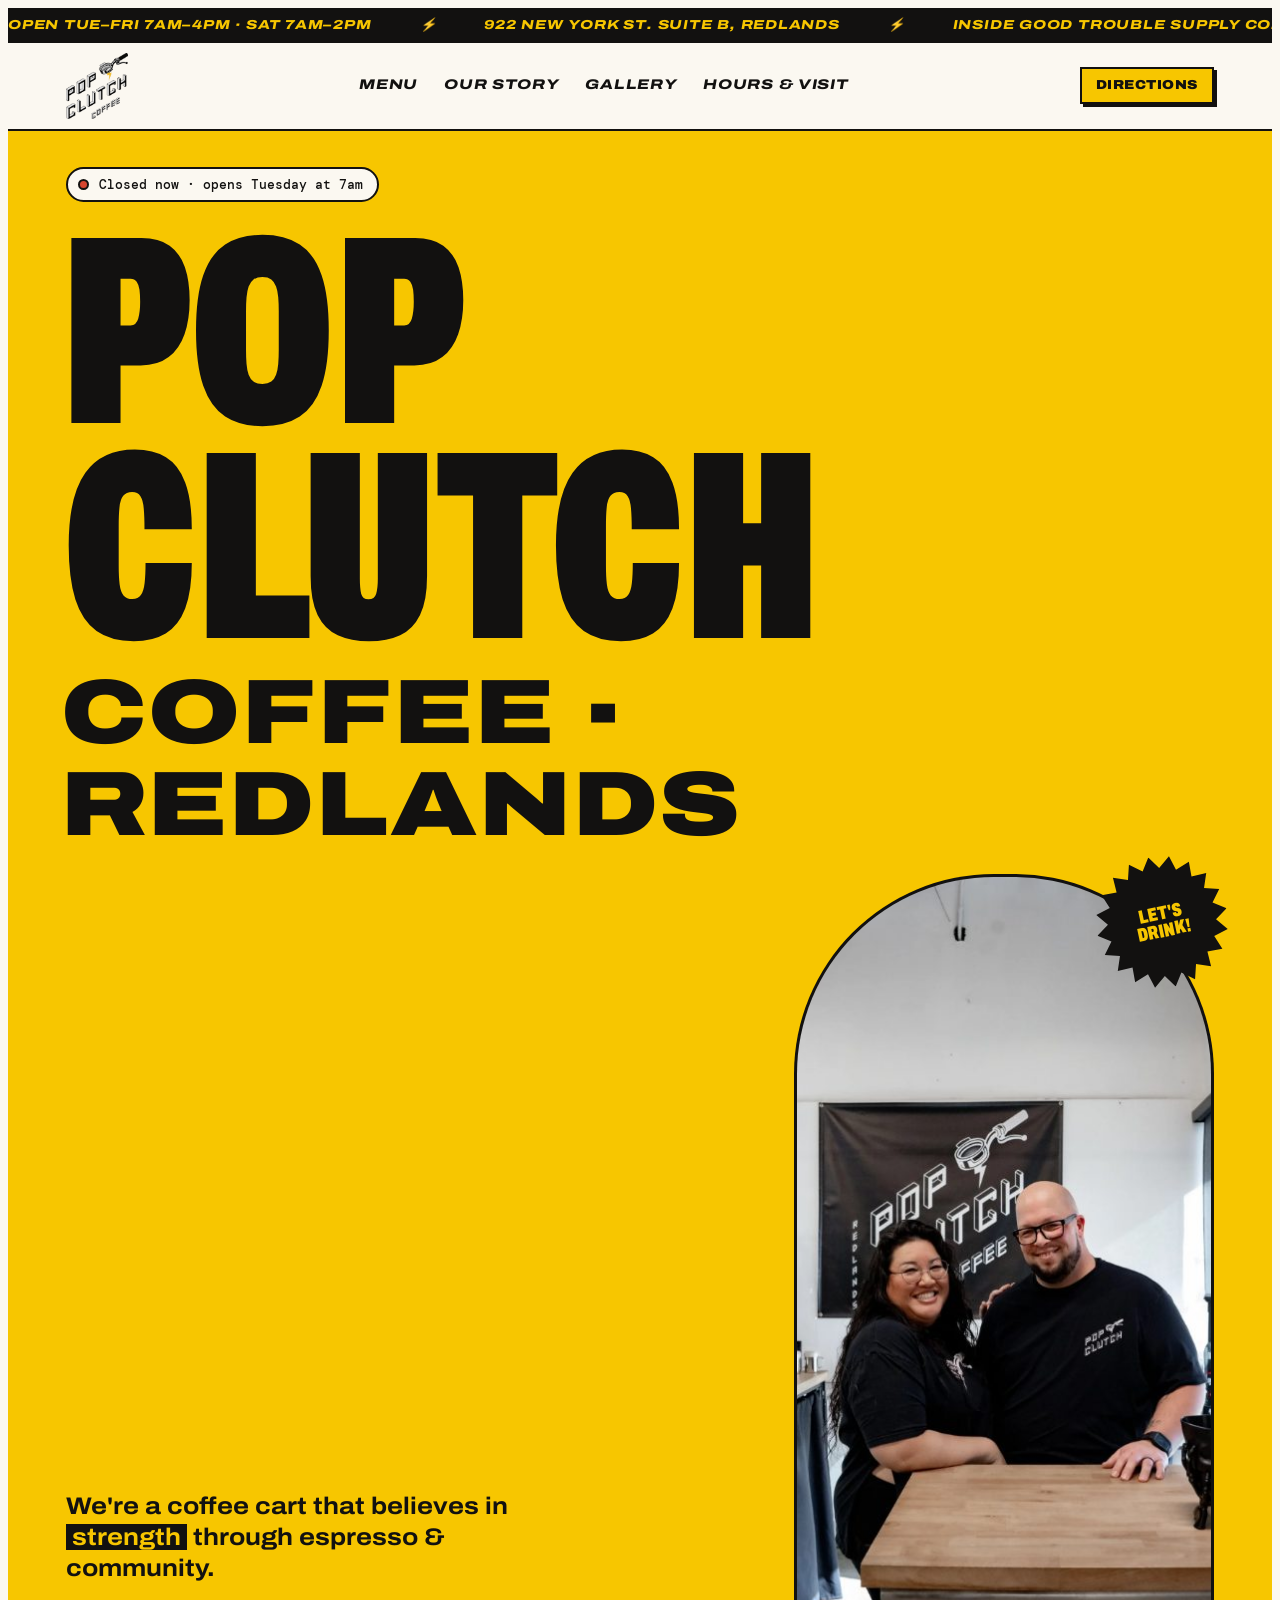
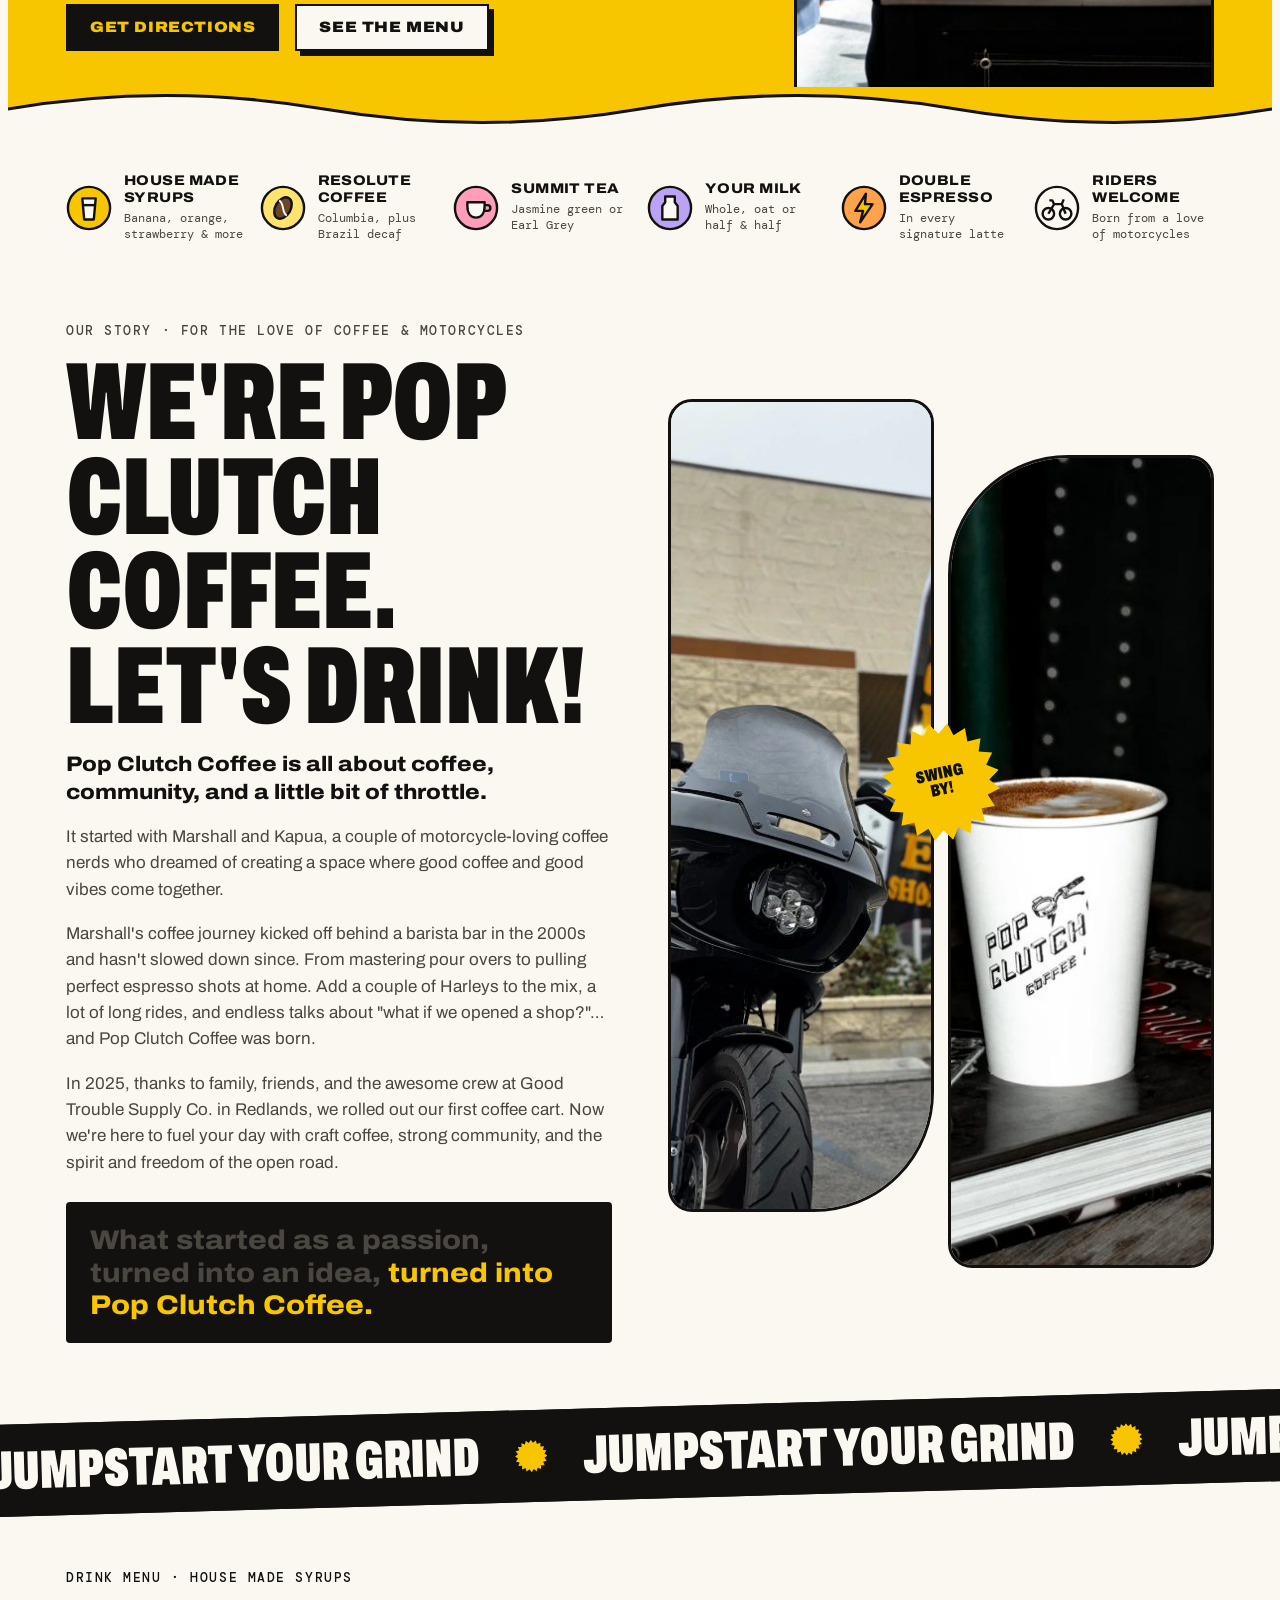
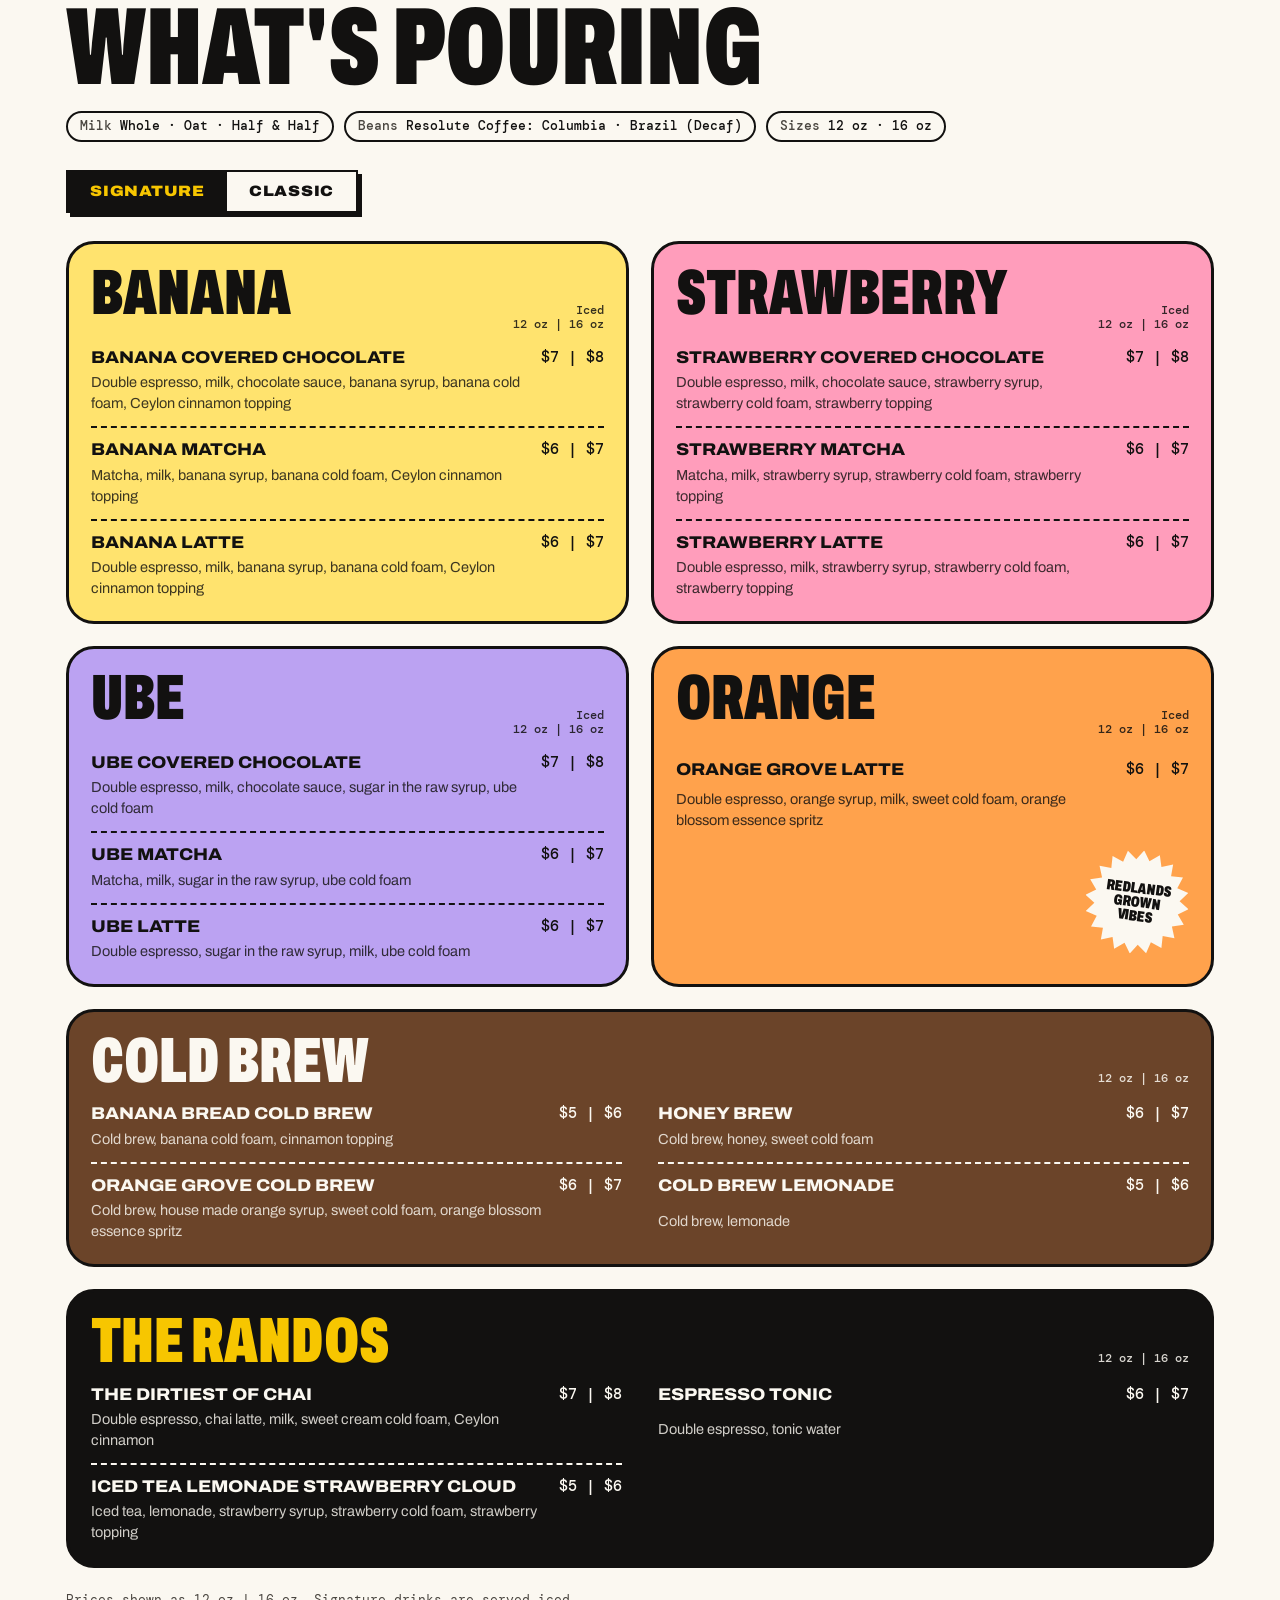
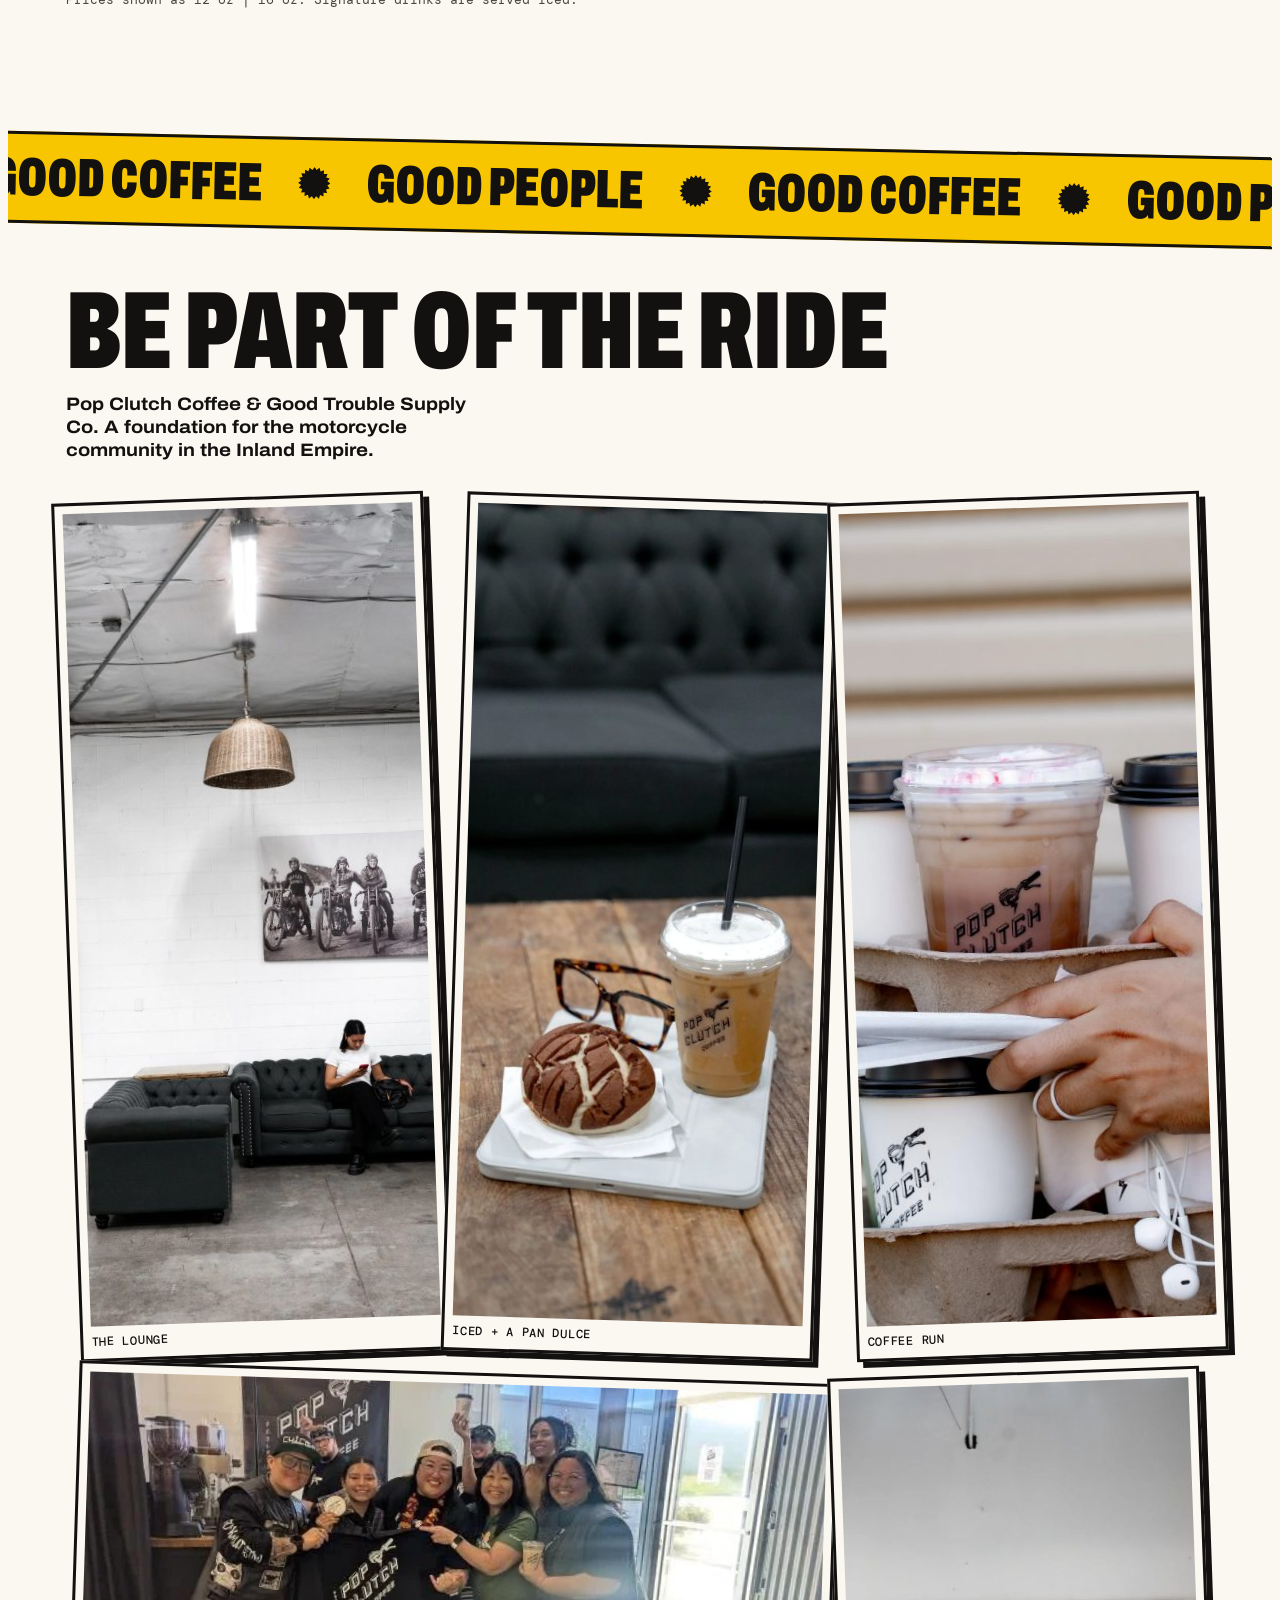
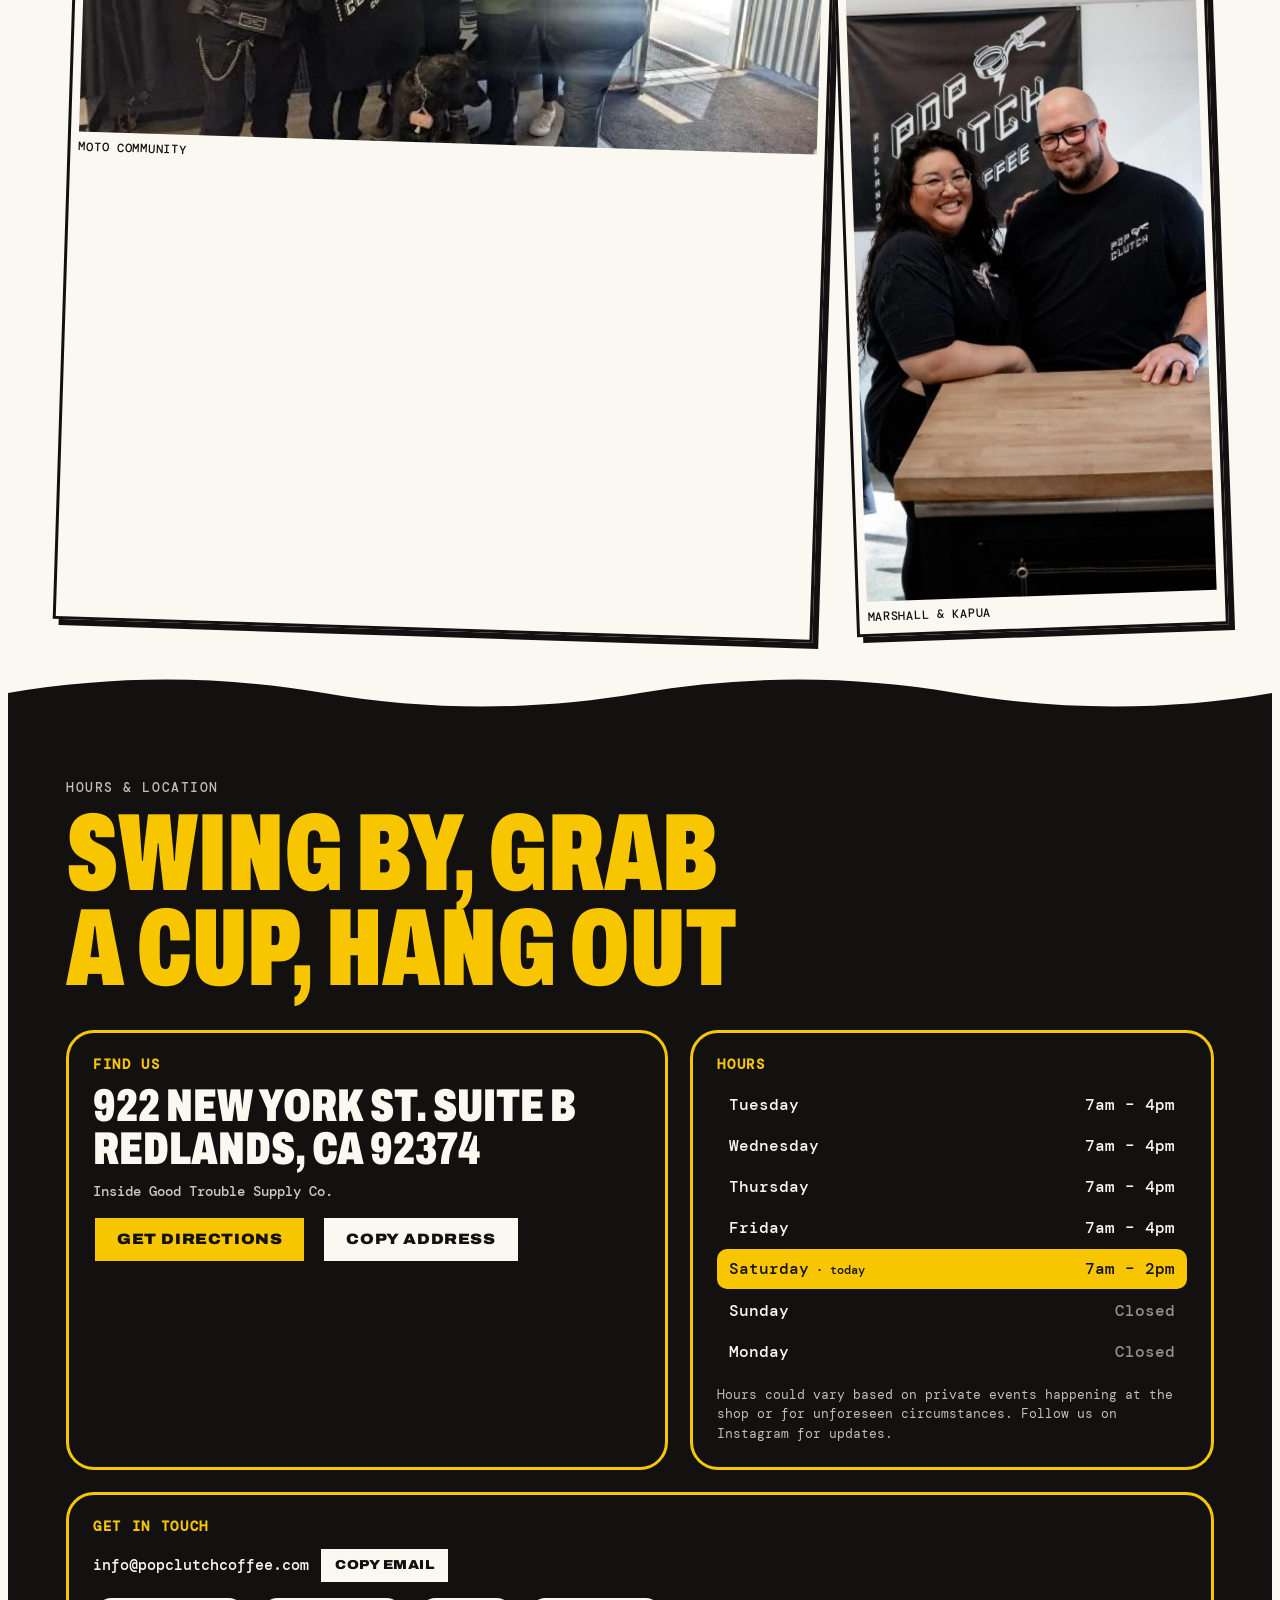
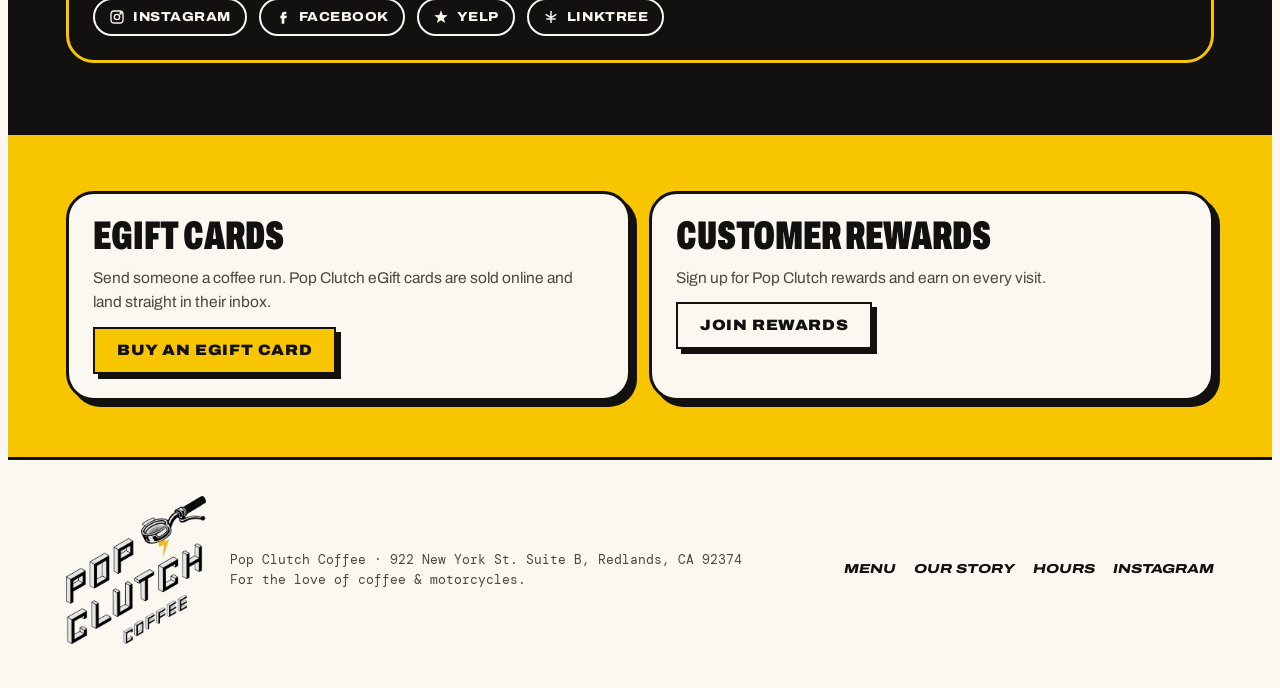
==== index.html @ b955789b "Add Pop Clutch Coffee one-page site Standalone page combining the Shapes (Fizz) and Taiga (Bubbly) t" ====
<!doctype html>
<html lang="en">
<head>
<meta charset="utf-8">
<meta name="viewport" content="width=device-width, initial-scale=1, viewport-fit=cover">
<title>Pop Clutch Coffee</title>
<meta name="description" content="Pop Clutch Coffee: motorcycle-inspired coffee bar inside Good Trouble Supply Co., 922 New York St. Suite B, Redlands, CA. Open Tuesday to Saturday.">
<link rel="preconnect" href="https://fonts.googleapis.com">
<link rel="preconnect" href="https://fonts.gstatic.com" crossorigin>
<link rel="stylesheet" href="https://fonts.googleapis.com/css2?family=Archivo:ital,wdth,wght@0,62..125,100..900;1,62..125,100..900&family=DM+Mono:wght@400;500&display=swap">
<style>
/* Layout: Fizz-style giant condensed type + sticker shapes and wavy section edges, Bubbly-style announcement ticker,
   italic wide nav and bold flavor-colored tiles. One committed brand look: paper white, ink black, Pop Clutch yellow. */
:root{
  color-scheme: light;
  --paper:#FBF8F1;      /* warm white ground */
  --ink:#121110;        /* logo black */
  --ink-soft:#4A4640;   /* body copy on paper */
  --yellow:#F7C600;     /* site + lightning bolt yellow */
  --yellow-deep:#E0A800;
  --line:#121110;
  --banana:#FFE36E; --straw:#FF9DBB; --ube:#BBA2F2; --orange:#FFA24C; --brew:#6B4429; --rando:#121110;
  --display:"Archivo", "Arial Narrow", "Helvetica Neue", Arial, sans-serif;
  --body:"Archivo", "Helvetica Neue", Arial, sans-serif;
  --mono:"DM Mono", ui-monospace, "SFMono-Regular", Menlo, monospace;
  --gutter-l:max(16px, env(safe-area-inset-left, 0px));
  --gutter-r:max(16px, env(safe-area-inset-right, 0px));
  --star:polygon(50.0% 0.0%,56.4% 9.5%,65.5% 2.4%,68.6% 13.5%,79.4% 9.5%,79.0% 21.0%,90.5% 20.6%,86.5% 31.4%,97.6% 34.5%,90.5% 43.6%,100.0% 50.0%,90.5% 56.4%,97.6% 65.5%,86.5% 68.6%,90.5% 79.4%,79.0% 79.0%,79.4% 90.5%,68.6% 86.5%,65.5% 97.6%,56.4% 90.5%,50.0% 100.0%,43.6% 90.5%,34.5% 97.6%,31.4% 86.5%,20.6% 90.5%,21.0% 79.0%,9.5% 79.4%,13.5% 68.6%,2.4% 65.5%,9.5% 56.4%,0.0% 50.0%,9.5% 43.6%,2.4% 34.5%,13.5% 31.4%,9.5% 20.6%,21.0% 21.0%,20.6% 9.5%,31.4% 13.5%,34.5% 2.4%,43.6% 9.5%);
}
*{box-sizing:border-box}
html{scroll-behavior:smooth}
body{background:var(--paper);color:var(--ink);font-family:var(--body);font-size:17px;line-height:1.55;-webkit-font-smoothing:antialiased;overflow-x:hidden}
body::before{content:"";position:fixed;inset:0 0 auto;height:env(safe-area-inset-top,0px);z-index:60;background:var(--ink)}
a{color:inherit}
img{display:block;max-width:100%}
.wrap{max-width:1180px;margin:0 auto;padding-left:var(--gutter-l);padding-right:var(--gutter-r)}
h1,h2,h3{margin:0;text-wrap:balance}
p{margin:0}
:focus-visible{outline:3px solid var(--ink);outline-offset:3px}

/* ---------- Bubbly: announcement ticker ---------- */
.ticker{background:var(--ink);color:var(--yellow);overflow:hidden;white-space:nowrap;font:italic 800 13px/1 var(--display);font-stretch:125%;letter-spacing:.06em;text-transform:uppercase}
.ticker__track{display:inline-flex;gap:48px;padding-block:11px;animation:slide 38s linear infinite}
.ticker__track span::after{content:"⚡";margin-left:48px;color:var(--paper)}
@keyframes slide{to{transform:translateX(-50%)}}

/* ---------- header ---------- */
.top{position:sticky;top:env(safe-area-inset-top,0px);z-index:50;background:var(--paper);border-bottom:2px solid var(--ink)}
.top__in{display:flex;align-items:center;justify-content:space-between;gap:16px;padding-block:10px}
.brand{display:flex;align-items:center;gap:10px;text-decoration:none}
.brand img{width:62px;height:auto}
.brand b{font:900 18px/0.95 var(--display);font-stretch:62%;text-transform:uppercase;letter-spacing:.02em}
.nav{display:flex;gap:26px;font:italic 800 14px/1 var(--display);font-stretch:125%;text-transform:uppercase;letter-spacing:.05em}
.nav a{text-decoration:none;padding-block:6px;border-bottom:2px solid transparent}
.nav a:hover{border-color:var(--ink)}

/* ---------- buttons: Fizz offset shadow ---------- */
.btn{display:inline-flex;align-items:center;gap:10px;padding:14px 22px;border:2.5px solid var(--ink);background:var(--yellow);color:var(--ink);font:900 15px/1 var(--display);font-stretch:112%;text-transform:uppercase;letter-spacing:.04em;text-decoration:none;box-shadow:5px 5px 0 var(--ink);transition:transform .15s ease, box-shadow .15s ease}
.btn:hover{transform:translate(-2px,-2px);box-shadow:7px 7px 0 var(--ink)}
.btn:active{transform:translate(3px,3px);box-shadow:2px 2px 0 var(--ink)}
.btn--paper{background:var(--paper)}
.btn--ink{background:var(--ink);color:var(--yellow);box-shadow:5px 5px 0 var(--yellow)}
.btn--ink:hover{box-shadow:7px 7px 0 var(--yellow)}
.btn--sm{padding:10px 14px;font-size:13px;box-shadow:3px 3px 0 var(--ink)}

/* ---------- hero ---------- */
.hero{background:var(--yellow);position:relative;overflow:hidden}
.hero__in{position:relative;padding-block:28px 0;display:grid;gap:24px}
.status{display:inline-flex;align-items:center;gap:10px;align-self:start;justify-self:start;background:var(--paper);border:2px solid var(--ink);border-radius:999px;padding:8px 14px 8px 10px;font:500 13px/1.2 var(--mono)}
.status i{width:11px;height:11px;border-radius:50%;background:#1F9D55;border:2px solid var(--ink)}
.status.is-closed i{background:#D6452F}
.mega{font:900 clamp(78px,21vw,300px)/.8 var(--display);font-stretch:62%;text-transform:uppercase;letter-spacing:-.01em;margin-inline:-.02em}
.mega span{display:block}
.mega .sub{font-size:.34em;font-stretch:125%;letter-spacing:.02em;line-height:1;margin-top:.12em}
.hero__grid{display:grid;gap:28px;align-items:end}
.hero__copy{display:grid;gap:20px;padding-bottom:36px}
.hero__copy p{font:700 clamp(19px,2.3vw,24px)/1.3 var(--display);font-stretch:112%;max-width:30ch}
.hero__copy p strong{background:var(--ink);color:var(--yellow);padding:0 .25em}
.ctas{display:flex;flex-wrap:wrap;gap:16px}
.hero__photo{position:relative;justify-self:center;width:min(100%,420px)}
.hero__photo img{border:3px solid var(--ink);border-bottom:0;border-radius:200px 200px 0 0;aspect-ratio:542/700;object-fit:cover;object-position:center 40%;width:100%;background:var(--ink)}
.sticker{position:absolute;width:132px;aspect-ratio:1;clip-path:var(--star);background:var(--ink);display:grid;place-items:center;text-align:center;color:var(--yellow);font:900 19px/.95 var(--display);font-stretch:70%;text-transform:uppercase;transform:rotate(-12deg)}
.hero__photo .sticker{top:-18px;right:-14px}
.sticker--paper{background:var(--paper);color:var(--ink)}
.wave{display:block;width:100%;height:46px}

/* ---------- badges row (Fizz value icons) ---------- */
.badges{background:var(--paper);padding-block:40px 18px}
.badges ul{list-style:none;margin:0;padding:0;display:grid;grid-template-columns:repeat(2,minmax(0,1fr));gap:14px}
.badges li{display:flex;align-items:center;gap:12px;min-width:0;font:800 14px/1.2 var(--display);font-stretch:112%;text-transform:uppercase;letter-spacing:.03em}
.badges svg{flex:none;width:46px;height:46px}
.badges small{display:block;font:400 12px/1.35 var(--mono);text-transform:none;letter-spacing:0;color:var(--ink-soft);margin-top:3px}

/* ---------- section heads ---------- */
.eyebrow{font:500 13px/1 var(--mono);text-transform:uppercase;letter-spacing:.12em}
.h2{font:900 clamp(46px,9vw,110px)/.86 var(--display);font-stretch:62%;text-transform:uppercase}
.h3w{font:800 clamp(22px,3vw,30px)/1.1 var(--display);font-stretch:125%;text-transform:uppercase}

/* ---------- story ---------- */
.story{padding-block:64px}
.story__grid{display:grid;gap:36px}
.story__text{display:grid;gap:18px;min-width:0}
.story__text p{color:var(--ink-soft);max-width:60ch}
.story__text .lede{font:800 21px/1.3 var(--display);font-stretch:112%;color:var(--ink)}
.story__pics{position:relative;display:grid;grid-template-columns:1fr 1fr;gap:14px;align-items:start}
.story__pics img{border:3px solid var(--ink);width:100%;object-fit:cover}
.story__pics .a{aspect-ratio:3/4;border-radius:24px 24px 120px 24px}
.story__pics .b{aspect-ratio:3/4;margin-top:56px;border-radius:120px 24px 24px 24px}
.story__pics .sticker{left:50%;top:44%;translate:-50% -50%;width:118px;font-size:17px;background:var(--yellow);color:var(--ink)}
.pull{margin-top:8px;padding:22px 24px;background:var(--ink);color:var(--paper);font:800 clamp(20px,2.6vw,27px)/1.2 var(--display);font-stretch:112%;border-radius:4px}
.pull span{color:var(--yellow)}

/* ---------- jumpstart marquee ---------- */
.band{background:var(--ink);color:var(--paper);overflow:hidden;white-space:nowrap;border-block:3px solid var(--ink);transform:rotate(-1.6deg);margin-inline:-20px}
.band__track{display:inline-flex;gap:36px;padding-block:16px;animation:slide 26s linear infinite;font:900 clamp(30px,5vw,54px)/1 var(--display);font-stretch:62%;text-transform:uppercase}
.band__track span{display:inline-flex;align-items:center;gap:36px}
.band__track span::after{content:"";width:.6em;height:.6em;background:var(--yellow);clip-path:var(--star)}
.band--y{background:var(--yellow);color:var(--ink);transform:rotate(1.2deg)}
.band--y .band__track{animation-direction:reverse}
.band--y .band__track span::after{background:var(--ink)}

/* ---------- menu ---------- */
.menu{padding-block:72px 64px}
.menu__head{display:grid;gap:16px;margin-bottom:28px}
.menu__meta{display:flex;flex-wrap:wrap;gap:10px}
.chip{border:2px solid var(--ink);border-radius:999px;padding:6px 12px;font:500 12.5px/1.2 var(--mono);background:var(--paper)}
.chip b{font-weight:500;color:var(--ink-soft)}
.tabs{display:inline-flex;border:2.5px solid var(--ink);box-shadow:4px 4px 0 var(--ink);margin-bottom:28px;background:var(--paper)}
.tabs button{appearance:none;border:0;background:transparent;padding:12px 22px;font:900 15px/1 var(--display);font-stretch:112%;letter-spacing:.05em;text-transform:uppercase;cursor:pointer;color:var(--ink)}
.tabs button[aria-selected="true"]{background:var(--ink);color:var(--yellow)}
.families{display:grid;gap:22px}
.fam{border:3px solid var(--ink);border-radius:28px;padding:22px;display:grid;gap:16px;background:var(--c,var(--paper));color:var(--ink);position:relative}
.fam--dark{color:var(--paper)}
.fam__top{display:flex;justify-content:space-between;align-items:baseline;gap:12px}
.fam h3{font:900 clamp(40px,6vw,64px)/.85 var(--display);font-stretch:62%;text-transform:uppercase}
.fam__sizes{font:500 12px/1.2 var(--mono);text-align:right;opacity:.85}
.items{list-style:none;margin:0;padding:0;display:grid;gap:12px}
.item{display:grid;grid-template-columns:minmax(0,1fr) auto;gap:4px 16px;padding-top:12px;border-top:2px dashed currentColor}
.item:first-child{border-top:0;padding-top:0}
.item h4{margin:0;font:800 17px/1.2 var(--display);font-stretch:112%;text-transform:uppercase}
.item p{grid-column:1/2;font-size:14.5px;line-height:1.45;opacity:.82}
.price{font:500 15px/1.2 var(--mono);white-space:nowrap;font-variant-numeric:tabular-nums}
.classic{display:grid;gap:22px}
.board{border:3px solid var(--ink);border-radius:28px;padding:22px;background:var(--paper)}
.board h3{font:900 44px/.9 var(--display);font-stretch:62%;text-transform:uppercase;margin-bottom:14px}
.board .item{border-top-style:solid;border-top-width:1.5px}
.addons{background:var(--ink);color:var(--paper)}
.addons dl{margin:0;display:grid;gap:14px}
.addons div{display:grid;grid-template-columns:minmax(0,1fr) auto;gap:2px 14px;padding-top:12px;border-top:1.5px solid rgba(251,248,241,.25)}
.addons div:first-child{border-top:0;padding-top:0}
.addons dt{font:800 15px/1.2 var(--display);font-stretch:112%;text-transform:uppercase;color:var(--yellow)}
.addons dd{margin:0;grid-column:1/2;font-size:14.5px;opacity:.85}
.addons .price{grid-column:2;grid-row:1/3;align-self:center}
.menu__note{margin-top:22px;font:400 13px/1.5 var(--mono);color:var(--ink-soft)}

/* ---------- gallery ---------- */
.gallery{padding-block:70px 40px;overflow:hidden}
.gallery__head{display:flex;flex-wrap:wrap;justify-content:space-between;align-items:end;gap:14px;margin-bottom:34px}
.gallery__head p{font:700 18px/1.3 var(--display);font-stretch:112%;max-width:36ch}
.pics{display:grid;grid-template-columns:repeat(2,minmax(0,1fr));gap:16px}
.pics figure{margin:0;border:3px solid var(--ink);background:var(--paper);padding:8px 8px 10px;box-shadow:6px 6px 0 var(--ink)}
.pics img{width:100%;aspect-ratio:4/5;object-fit:cover}
.pics figcaption{font:500 12px/1.2 var(--mono);text-transform:uppercase;letter-spacing:.06em;padding-top:8px}
.pics figure:nth-child(odd){transform:rotate(-2deg)}
.pics figure:nth-child(even){transform:rotate(1.8deg)}
.pics .wide{grid-column:1/-1}
.pics .wide img{aspect-ratio:16/9}

/* ---------- visit ---------- */
.visit{background:var(--ink);color:var(--paper);position:relative}
.visit__in{padding-block:64px 72px;display:grid;gap:34px}
.visit .h2{color:var(--yellow)}
.visit__grid{display:grid;gap:22px}
.card{border:3px solid var(--yellow);border-radius:28px;padding:24px;display:grid;gap:14px;align-content:start;min-width:0}
.card h3{font:800 14px/1 var(--mono);text-transform:uppercase;letter-spacing:.12em;color:var(--yellow)}
.addr{font:900 clamp(30px,4.6vw,46px)/.95 var(--display);font-stretch:70%;text-transform:uppercase}
.addr small{display:block;font:500 14px/1.4 var(--mono);text-transform:none;margin-top:10px;color:rgba(251,248,241,.8)}
.hours{list-style:none;margin:0;padding:0;display:grid;gap:2px;font:500 16px/1.2 var(--mono);font-variant-numeric:tabular-nums}
.hours li{display:flex;justify-content:space-between;gap:12px;padding:10px 12px;border-radius:10px}
.hours li.closed span:last-child{opacity:.55}
.hours li.today{background:var(--yellow);color:var(--ink)}
.hours li.today span:first-child::after{content:" · today";font-size:12px}
.fine{font:400 13px/1.5 var(--mono);color:rgba(251,248,241,.75)}
.links{display:flex;flex-wrap:wrap;gap:12px}
.links a{display:inline-flex;align-items:center;gap:8px;border:2px solid var(--paper);border-radius:999px;padding:9px 14px;text-decoration:none;font:800 13px/1 var(--display);font-stretch:112%;text-transform:uppercase;letter-spacing:.04em}
.links a:hover{background:var(--paper);color:var(--ink)}
.links svg{width:16px;height:16px}
.copyrow{display:flex;flex-wrap:wrap;align-items:center;gap:10px}
.copyrow code{font:500 15px/1.3 var(--mono);user-select:all;word-break:break-all}

/* ---------- extras ---------- */
.extras{background:var(--yellow);padding-block:56px}
.extras__grid{display:grid;gap:18px}
.tile{background:var(--paper);border:3px solid var(--ink);border-radius:28px;padding:24px;display:grid;gap:12px;box-shadow:6px 6px 0 var(--ink);align-content:start}
.tile h3{font:900 40px/.9 var(--display);font-stretch:62%;text-transform:uppercase}
.tile p{color:var(--ink-soft);font-size:15.5px}
.tile .btn{justify-self:start}

/* ---------- footer ---------- */
.foot{background:var(--paper);border-top:3px solid var(--ink)}
.foot__in{padding-block:36px;display:grid;gap:24px;align-items:center}
.foot__logo{width:140px}
.foot p{font:400 13px/1.5 var(--mono);color:var(--ink-soft)}
.foot nav{display:flex;flex-wrap:wrap;gap:18px;font:italic 800 13px/1 var(--display);font-stretch:125%;text-transform:uppercase}
.foot nav a{text-decoration:none}

/* ---------- responsive ---------- */
@media (max-width:760px){
  .nav{display:none}
  .top .btn{padding:10px 12px;font-size:12px;box-shadow:3px 3px 0 var(--ink)}
}
@media (min-width:640px){
  .badges ul{grid-template-columns:repeat(3,minmax(0,1fr))}
  .pics{grid-template-columns:repeat(3,minmax(0,1fr))}
  .pics .wide{grid-column:span 2}
  .extras__grid{grid-template-columns:repeat(2,minmax(0,1fr))}
}
@media (min-width:900px){
  .hero__in{padding-block:36px 0}
  .hero__grid{grid-template-columns:minmax(0,1.1fr) minmax(0,.9fr)}
  .hero__photo{justify-self:end}
  .badges ul{grid-template-columns:repeat(6,minmax(0,1fr))}
  .story__grid{grid-template-columns:minmax(0,1fr) minmax(0,1fr);gap:56px;align-items:center}
  .families{grid-template-columns:repeat(2,minmax(0,1fr))}
  .fam--wide{grid-column:1/-1}
  .fam--wide .items{grid-template-columns:repeat(2,minmax(0,1fr));column-gap:36px}
  .fam--wide .item:nth-child(2){border-top:0;padding-top:0}
  .classic{grid-template-columns:repeat(3,minmax(0,1fr))}
  .visit__grid{grid-template-columns:1.15fr 1fr}
  .visit__grid .card--wide{grid-column:1/-1}
  .foot__in{grid-template-columns:auto 1fr auto}
}
@media (prefers-reduced-motion:reduce){
  .ticker__track,.band__track{animation:none}
  .btn{transition:none}
  html{scroll-behavior:auto}
}
</style>
</head>
<body>


<div class="ticker" aria-label="Shop announcements">
  <div class="ticker__track" aria-hidden="true">
    <span>Open Tue–Fri 7am–4pm · Sat 7am–2pm</span><span>922 New York St. Suite B, Redlands</span><span>Inside Good Trouble Supply Co.</span><span>House made syrups</span><span>For the love of coffee &amp; motorcycles</span>
    <span>Open Tue–Fri 7am–4pm · Sat 7am–2pm</span><span>922 New York St. Suite B, Redlands</span><span>Inside Good Trouble Supply Co.</span><span>House made syrups</span><span>For the love of coffee &amp; motorcycles</span>
  </div>
</div>

<header class="top">
  <div class="wrap top__in">
    <a class="brand" href="#top" aria-label="Pop Clutch Coffee, back to top">
      <img src="images/logo.png" alt="Pop Clutch Coffee logo" width="62" height="66">
    </a>
    <nav class="nav" aria-label="Main">
      <a href="#menu">Menu</a><a href="#story">Our Story</a><a href="#gallery">Gallery</a><a href="#visit">Hours &amp; Visit</a>
    </nav>
    <a class="btn btn--sm" href="https://www.google.com/maps/dir/?api=1&amp;destination=922%20New%20York%20St%20Suite%20B%2C%20Redlands%2C%20CA%2092374" target="_blank" rel="noopener">Directions</a>
  </div>
</header>

<main id="top">
  <!-- HERO -->
  <section class="hero" aria-labelledby="hero-title">
    <div class="wrap hero__in">
      <p class="status" id="status" role="status"><i aria-hidden="true"></i><span id="status-text">Open Tue–Sat in Redlands</span></p>
      <h1 class="mega" id="hero-title"><span>Pop</span><span>Clutch</span><span class="sub">Coffee · Redlands</span></h1>
      <div class="hero__grid">
        <div class="hero__copy">
          <p>We're a coffee cart that believes in <strong>strength</strong> through espresso &amp; community.</p>
          <div class="ctas">
            <a class="btn btn--ink" href="https://www.google.com/maps/dir/?api=1&amp;destination=922%20New%20York%20St%20Suite%20B%2C%20Redlands%2C%20CA%2092374" target="_blank" rel="noopener">Get directions</a>
            <a class="btn btn--paper" href="#menu">See the menu</a>
          </div>
        </div>
        <div class="hero__photo">
          <img src="images/owners.jpg" alt="Kapua and Marshall, owners of Pop Clutch Coffee, behind the bar under their Pop Clutch banner" width="542" height="813">
          <div class="sticker" aria-hidden="true">Let's<br>drink!</div>
        </div>
      </div>
    </div>
    <svg class="wave" viewBox="0 0 1440 46" preserveAspectRatio="none" aria-hidden="true"><path d="M0 46V22C120 4 240 4 360 22s240 18 360 0 240-18 360 0 240 18 360 0V46Z" fill="#FBF8F1"/><path d="M0 22C120 4 240 4 360 22s240 18 360 0 240-18 360 0 240 18 360 0" fill="none" stroke="#121110" stroke-width="3"/></svg>
  </section>

  <!-- BADGES -->
  <section class="badges" aria-label="What's in the cup">
    <div class="wrap">
      <ul>
        <li><svg viewBox="0 0 48 48" aria-hidden="true"><circle cx="24" cy="24" r="22" fill="#F7C600" stroke="#121110" stroke-width="2.5"/><path d="M17 14h14l-2 22H19z" fill="#FBF8F1" stroke="#121110" stroke-width="2.5" stroke-linejoin="round"/><path d="M18 21h12" stroke="#121110" stroke-width="2.5"/></svg><span>House made syrups<small>Banana, orange, strawberry &amp; more</small></span></li>
        <li><svg viewBox="0 0 48 48" aria-hidden="true"><circle cx="24" cy="24" r="22" fill="#FFE36E" stroke="#121110" stroke-width="2.5"/><ellipse cx="24" cy="24" rx="8" ry="12" fill="#6B4429" stroke="#121110" stroke-width="2.5" transform="rotate(30 24 24)"/><path d="M20 16c6 4 2 12 8 16" fill="none" stroke="#FBF8F1" stroke-width="2"/></svg><span>Resolute Coffee<small>Columbia, plus Brazil decaf</small></span></li>
        <li><svg viewBox="0 0 48 48" aria-hidden="true"><circle cx="24" cy="24" r="22" fill="#FF9DBB" stroke="#121110" stroke-width="2.5"/><path d="M15 18h18v4c0 8-4 12-9 12s-9-4-9-12z" fill="#FBF8F1" stroke="#121110" stroke-width="2.5" stroke-linejoin="round"/><path d="M33 21h3a3 3 0 0 1 0 6h-3" fill="none" stroke="#121110" stroke-width="2.5"/></svg><span>Summit Tea<small>Jasmine green or Earl Grey</small></span></li>
        <li><svg viewBox="0 0 48 48" aria-hidden="true"><circle cx="24" cy="24" r="22" fill="#BBA2F2" stroke="#121110" stroke-width="2.5"/><path d="M19 12h10v6l3 4v14H16V22l3-4z" fill="#FBF8F1" stroke="#121110" stroke-width="2.5" stroke-linejoin="round"/></svg><span>Your milk<small>Whole, oat or half &amp; half</small></span></li>
        <li><svg viewBox="0 0 48 48" aria-hidden="true"><circle cx="24" cy="24" r="22" fill="#FFA24C" stroke="#121110" stroke-width="2.5"/><path d="M26 9 15 27h8l-3 12 13-19h-8z" fill="#F7C600" stroke="#121110" stroke-width="2.5" stroke-linejoin="round"/></svg><span>Double espresso<small>In every signature latte</small></span></li>
        <li><svg viewBox="0 0 48 48" aria-hidden="true"><circle cx="24" cy="24" r="22" fill="#FBF8F1" stroke="#121110" stroke-width="2.5"/><circle cx="15" cy="30" r="6" fill="none" stroke="#121110" stroke-width="2.5"/><circle cx="33" cy="30" r="6" fill="none" stroke="#121110" stroke-width="2.5"/><path d="M15 30l6-10h8l4 10M21 20l-2-4h-3M29 20l2-5" fill="none" stroke="#121110" stroke-width="2.5" stroke-linejoin="round"/></svg><span>Riders welcome<small>Born from a love of motorcycles</small></span></li>
      </ul>
    </div>
  </section>

  <!-- STORY -->
  <section class="story" id="story" aria-labelledby="story-title">
    <div class="wrap story__grid">
      <div class="story__text">
        <p class="eyebrow">Our story · For the love of coffee &amp; motorcycles</p>
        <h2 class="h2" id="story-title">We're Pop Clutch Coffee. Let's drink!</h2>
        <p class="lede">Pop Clutch Coffee is all about coffee, community, and a little bit of throttle.</p>
        <p>It started with Marshall and Kapua, a couple of motorcycle-loving coffee nerds who dreamed of creating a space where good coffee and good vibes come together.</p>
        <p>Marshall's coffee journey kicked off behind a barista bar in the 2000s and hasn't slowed down since. From mastering pour overs to pulling perfect espresso shots at home. Add a couple of Harleys to the mix, a lot of long rides, and endless talks about "what if we opened a shop?"… and Pop Clutch Coffee was born.</p>
        <p>In 2025, thanks to family, friends, and the awesome crew at Good Trouble Supply Co. in Redlands, we rolled out our first coffee cart. Now we're here to fuel your day with craft coffee, strong community, and the spirit and freedom of the open road.</p>
        <p class="pull">What started as a passion, turned into an idea, <span>turned into Pop Clutch Coffee.</span></p>
      </div>
      <div class="story__pics">
        <img class="a" src="images/moto-shop.jpg" alt="A blacked-out Harley parked outside the shop beside a Coffee Shop flag" width="609" height="813" loading="lazy">
        <img class="b" src="images/cup.jpg" alt="A Pop Clutch Coffee latte cup resting on a motorcycle book" width="1219" height="813" loading="lazy">
        <div class="sticker" aria-hidden="true">Swing<br>by!</div>
      </div>
    </div>
  </section>

  <div class="band" aria-hidden="true"><div class="band__track">
    <span>Jumpstart your grind</span><span>Jumpstart your grind</span><span>Jumpstart your grind</span><span>Jumpstart your grind</span>
    <span>Jumpstart your grind</span><span>Jumpstart your grind</span><span>Jumpstart your grind</span><span>Jumpstart your grind</span>
  </div></div>

  <!-- MENU -->
  <section class="menu" id="menu" aria-labelledby="menu-title">
    <div class="wrap">
      <div class="menu__head">
        <p class="eyebrow">Drink menu · House made syrups</p>
        <h2 class="h2" id="menu-title">What's pouring</h2>
        <div class="menu__meta">
          <span class="chip"><b>Milk</b> Whole · Oat · Half &amp; Half</span>
          <span class="chip"><b>Beans</b> Resolute Coffee: Columbia · Brazil (Decaf)</span>
          <span class="chip"><b>Sizes</b> 12 oz · 16 oz</span>
        </div>
      </div>

      <div class="tabs" role="tablist" aria-label="Menu sections">
        <button role="tab" id="tab-sig" aria-selected="true" aria-controls="panel-sig">Signature</button>
        <button role="tab" id="tab-cls" aria-selected="false" aria-controls="panel-cls" tabindex="-1">Classic</button>
      </div>

      <div id="panel-sig" role="tabpanel" aria-labelledby="tab-sig">
        <div class="families">
          <article class="fam" style="--c:var(--banana)">
            <div class="fam__top"><h3>Banana</h3><span class="fam__sizes">Iced<br>12 oz | 16 oz</span></div>
            <ul class="items">
              <li class="item"><h4>Banana Covered Chocolate</h4><span class="price">$7 | $8</span><p>Double espresso, milk, chocolate sauce, banana syrup, banana cold foam, Ceylon cinnamon topping</p></li>
              <li class="item"><h4>Banana Matcha</h4><span class="price">$6 | $7</span><p>Matcha, milk, banana syrup, banana cold foam, Ceylon cinnamon topping</p></li>
              <li class="item"><h4>Banana Latte</h4><span class="price">$6 | $7</span><p>Double espresso, milk, banana syrup, banana cold foam, Ceylon cinnamon topping</p></li>
            </ul>
          </article>
          <article class="fam" style="--c:var(--straw)">
            <div class="fam__top"><h3>Strawberry</h3><span class="fam__sizes">Iced<br>12 oz | 16 oz</span></div>
            <ul class="items">
              <li class="item"><h4>Strawberry Covered Chocolate</h4><span class="price">$7 | $8</span><p>Double espresso, milk, chocolate sauce, strawberry syrup, strawberry cold foam, strawberry topping</p></li>
              <li class="item"><h4>Strawberry Matcha</h4><span class="price">$6 | $7</span><p>Matcha, milk, strawberry syrup, strawberry cold foam, strawberry topping</p></li>
              <li class="item"><h4>Strawberry Latte</h4><span class="price">$6 | $7</span><p>Double espresso, milk, strawberry syrup, strawberry cold foam, strawberry topping</p></li>
            </ul>
          </article>
          <article class="fam" style="--c:var(--ube)">
            <div class="fam__top"><h3>Ube</h3><span class="fam__sizes">Iced<br>12 oz | 16 oz</span></div>
            <ul class="items">
              <li class="item"><h4>Ube Covered Chocolate</h4><span class="price">$7 | $8</span><p>Double espresso, milk, chocolate sauce, sugar in the raw syrup, ube cold foam</p></li>
              <li class="item"><h4>Ube Matcha</h4><span class="price">$6 | $7</span><p>Matcha, milk, sugar in the raw syrup, ube cold foam</p></li>
              <li class="item"><h4>Ube Latte</h4><span class="price">$6 | $7</span><p>Double espresso, sugar in the raw syrup, milk, ube cold foam</p></li>
            </ul>
          </article>
          <article class="fam" style="--c:var(--orange)">
            <div class="fam__top"><h3>Orange</h3><span class="fam__sizes">Iced<br>12 oz | 16 oz</span></div>
            <ul class="items">
              <li class="item"><h4>Orange Grove Latte</h4><span class="price">$6 | $7</span><p>Double espresso, orange syrup, milk, sweet cold foam, orange blossom essence spritz</p></li>
            </ul>
            <div class="sticker sticker--paper" style="position:static;transform:rotate(8deg);width:104px;font-size:15px;justify-self:end" aria-hidden="true">Redlands<br>grown<br>vibes</div>
          </article>
          <article class="fam fam--dark fam--wide" style="--c:var(--brew)">
            <div class="fam__top"><h3>Cold Brew</h3><span class="fam__sizes">12 oz | 16 oz</span></div>
            <ul class="items">
              <li class="item"><h4>Banana Bread Cold Brew</h4><span class="price">$5 | $6</span><p>Cold brew, banana cold foam, cinnamon topping</p></li>
              <li class="item"><h4>Honey Brew</h4><span class="price">$6 | $7</span><p>Cold brew, honey, sweet cold foam</p></li>
              <li class="item"><h4>Orange Grove Cold Brew</h4><span class="price">$6 | $7</span><p>Cold brew, house made orange syrup, sweet cold foam, orange blossom essence spritz</p></li>
              <li class="item"><h4>Cold Brew Lemonade</h4><span class="price">$5 | $6</span><p>Cold brew, lemonade</p></li>
            </ul>
          </article>
          <article class="fam fam--dark fam--wide" style="--c:var(--rando)">
            <div class="fam__top"><h3 style="color:var(--yellow)">The Randos</h3><span class="fam__sizes">12 oz | 16 oz</span></div>
            <ul class="items">
              <li class="item"><h4>The Dirtiest of Chai</h4><span class="price">$7 | $8</span><p>Double espresso, chai latte, milk, sweet cream cold foam, Ceylon cinnamon</p></li>
              <li class="item"><h4>Espresso Tonic</h4><span class="price">$6 | $7</span><p>Double espresso, tonic water</p></li>
              <li class="item"><h4>Iced Tea Lemonade Strawberry Cloud</h4><span class="price">$5 | $6</span><p>Iced tea, lemonade, strawberry syrup, strawberry cold foam, strawberry topping</p></li>
            </ul>
          </article>
        </div>
      </div>

      <div id="panel-cls" role="tabpanel" aria-labelledby="tab-cls" hidden>
        <div class="classic">
          <article class="board">
            <h3>Coffee</h3>
            <ul class="items">
              <li class="item"><h4>Cold Brew</h4><span class="price">$4 | $5</span></li>
              <li class="item"><h4>Double Espresso</h4><span class="price">$4</span></li>
              <li class="item"><h4>Latte</h4><span class="price">$5 | $6</span></li>
              <li class="item"><h4>Mocha</h4><span class="price">$6 | $7</span></li>
              <li class="item"><h4>Cappuccino</h4><span class="price">$5 | $6</span></li>
              <li class="item"><h4>Cortado</h4><span class="price">$5</span></li>
              <li class="item"><h4>Americano</h4><span class="price">$4 | $5</span></li>
            </ul>
          </article>
          <article class="board">
            <h3>Tea + Other</h3>
            <ul class="items">
              <li class="item"><h4>Matcha Latte</h4><span class="price">$5 | $6</span></li>
              <li class="item"><h4>Chai Tea Latte</h4><span class="price">$5 | $6</span></li>
              <li class="item"><h4>Hot Tea</h4><span class="price">$3 | $4</span></li>
              <li class="item"><h4>Iced Tea</h4><span class="price">$3 | $4</span></li>
              <li class="item"><h4>Lemonade</h4><span class="price">$3 | $4</span></li>
              <li class="item"><h4>Milk</h4><span class="price">$3.50 | $4.50</span></li>
            </ul>
          </article>
          <article class="board addons">
            <h3 style="color:var(--yellow)">Make it yours</h3>
            <dl>
              <div><dt>Syrups</dt><dd>Banana · Lavender · Orange · Sugar in the Raw · Strawberry · Vanilla</dd><span class="price">+$0.50</span></div>
              <div><dt>Sauces</dt><dd>Chocolate · Caramel · Honey · Sugar Free French Vanilla</dd><span class="price">+$0.50</span></div>
              <div><dt>Cold Foam</dt><dd>Banana · Strawberry · Sweet Cream · Ube</dd><span class="price">+$1.00</span></div>
              <div><dt>Tea</dt><dd>Summit Tea: Jasmine Green · Earl Grey</dd></div>
            </dl>
          </article>
        </div>
      </div>
      <p class="menu__note">Prices shown as 12 oz | 16 oz. Signature drinks are served iced.</p>
    </div>
  </section>

  <!-- GALLERY -->
  <section class="gallery" id="gallery" aria-labelledby="gallery-title">
    <div class="band band--y" aria-hidden="true" style="margin-bottom:48px"><div class="band__track">
      <span>Good coffee</span><span>Good people</span><span>Good coffee</span><span>Good people</span><span>Good coffee</span><span>Good people</span><span>Good coffee</span><span>Good people</span>
    </div></div>
    <div class="wrap">
      <div class="gallery__head">
        <h2 class="h2" id="gallery-title">Be part of the ride</h2>
        <p>Pop Clutch Coffee &amp; Good Trouble Supply Co. A foundation for the motorcycle community in the Inland Empire.</p>
      </div>
      <div class="pics">
        <figure><img src="images/lounge.jpg" alt="The lounge at Good Trouble Supply Co. with tufted sofas and a vintage motorcycle racing print" width="542" height="813" loading="lazy"><figcaption>The lounge</figcaption></figure>
        <figure><img src="images/iced-concha.jpg" alt="An iced Pop Clutch latte next to a chocolate concha on a wood table" width="542" height="813" loading="lazy"><figcaption>Iced + a pan dulce</figcaption></figure>
        <figure><img src="images/carrier.jpg" alt="A carrier stacked with Pop Clutch Coffee cups, hot and iced" width="542" height="813" loading="lazy"><figcaption>Coffee run</figcaption></figure>
        <figure class="wide"><img src="images/crew.jpg" alt="The Pop Clutch crew and friends at the bar holding up a Pop Clutch shirt" width="640" height="360" loading="lazy"><figcaption>Moto community</figcaption></figure>
        <figure><img src="images/owners.jpg" alt="Marshall and Kapua at the Pop Clutch bar" width="542" height="813" loading="lazy" style="object-position:center 45%"><figcaption>Marshall &amp; Kapua</figcaption></figure>
      </div>
    </div>
  </section>

  <!-- VISIT -->
  <section class="visit" id="visit" aria-labelledby="visit-title">
    <svg class="wave" viewBox="0 0 1440 46" preserveAspectRatio="none" aria-hidden="true" style="background:var(--paper)"><path d="M0 46V22C120 4 240 4 360 22s240 18 360 0 240-18 360 0 240 18 360 0V46Z" fill="#121110"/></svg>
    <div class="wrap visit__in">
      <div>
        <p class="eyebrow" style="color:rgba(251,248,241,.75);margin-bottom:12px">Hours &amp; location</p>
        <h2 class="h2" id="visit-title">Swing by, grab a cup, hang out</h2>
      </div>
      <div class="visit__grid">
        <div class="card">
          <h3>Find us</h3>
          <p class="addr">922 New York St. Suite B<br>Redlands, CA 92374<small>Inside Good Trouble Supply Co.</small></p>
          <div class="ctas">
            <a class="btn" href="https://www.google.com/maps/dir/?api=1&amp;destination=922%20New%20York%20St%20Suite%20B%2C%20Redlands%2C%20CA%2092374" target="_blank" rel="noopener">Get directions</a>
            <button class="btn btn--paper" type="button" id="copy-addr">Copy address</button>
          </div>
        </div>
        <div class="card">
          <h3>Hours</h3>
          <ul class="hours" id="hours">
            <li data-day="2"><span>Tuesday</span><span>7am – 4pm</span></li>
            <li data-day="3"><span>Wednesday</span><span>7am – 4pm</span></li>
            <li data-day="4"><span>Thursday</span><span>7am – 4pm</span></li>
            <li data-day="5"><span>Friday</span><span>7am – 4pm</span></li>
            <li data-day="6"><span>Saturday</span><span>7am – 2pm</span></li>
            <li data-day="0" class="closed"><span>Sunday</span><span>Closed</span></li>
            <li data-day="1" class="closed"><span>Monday</span><span>Closed</span></li>
          </ul>
          <p class="fine">Hours could vary based on private events happening at the shop or for unforeseen circumstances. Follow us on Instagram for updates.</p>
        </div>
        <div class="card card--wide">
          <h3>Get in touch</h3>
          <div class="copyrow"><code id="email">info@popclutchcoffee.com</code><button class="btn btn--sm btn--paper" type="button" id="copy-email">Copy email</button></div>
          <div class="links">
            <a href="https://www.instagram.com/popclutchcoffee/" target="_blank" rel="noopener"><svg viewBox="0 0 24 24" fill="none" stroke="currentColor" stroke-width="2" aria-hidden="true"><rect x="3" y="3" width="18" height="18" rx="5"/><circle cx="12" cy="12" r="4"/><circle cx="17.5" cy="6.5" r="1" fill="currentColor"/></svg>Instagram</a>
            <a href="https://www.facebook.com/profile.php?id=61573357150532" target="_blank" rel="noopener"><svg viewBox="0 0 24 24" fill="currentColor" aria-hidden="true"><path d="M14 8h3V4h-3a4 4 0 0 0-4 4v2H8v4h2v8h4v-8h3l1-4h-4V8z"/></svg>Facebook</a>
            <a href="https://www.yelp.com/biz/pop-clutch-coffee-redlands" target="_blank" rel="noopener"><svg viewBox="0 0 24 24" fill="currentColor" aria-hidden="true"><path d="M12 2l2.6 6.9L22 9.2l-5.8 4.6L18.2 21 12 16.9 5.8 21l2-7.2L2 9.2l7.4-.3z"/></svg>Yelp</a>
            <a href="https://linktr.ee/popclutchcoffee" target="_blank" rel="noopener"><svg viewBox="0 0 24 24" fill="none" stroke="currentColor" stroke-width="2.2" aria-hidden="true"><path d="M12 3v18M4 8l8 5 8-5M5 15h14"/></svg>Linktree</a>
          </div>
        </div>
      </div>
    </div>
  </section>

  <!-- EXTRAS -->
  <section class="extras" aria-label="Gift cards and rewards">
    <div class="wrap extras__grid">
      <div class="tile">
        <h3>eGift cards</h3>
        <p>Send someone a coffee run. Pop Clutch eGift cards are sold online and land straight in their inbox.</p>
        <a class="btn" href="https://app.squareup.com/gift/MLQXA6TZWRZPC/order" target="_blank" rel="noopener">Buy an eGift card</a>
      </div>
      <div class="tile">
        <h3>Customer rewards</h3>
        <p>Sign up for Pop Clutch rewards and earn on every visit.</p>
        <a class="btn btn--paper" href="https://squareup.com/customer-programs/enroll/XtS7j9NtG1qb" target="_blank" rel="noopener">Join rewards</a>
      </div>
    </div>
  </section>
</main>

<footer class="foot">
  <div class="wrap foot__in">
    <img class="foot__logo" src="images/logo.png" alt="Pop Clutch Coffee" width="140" height="148" loading="lazy">
    <p>Pop Clutch Coffee · 922 New York St. Suite B, Redlands, CA 92374<br>For the love of coffee &amp; motorcycles.</p>
    <nav aria-label="Footer"><a href="#menu">Menu</a><a href="#story">Our Story</a><a href="#visit">Hours</a><a href="https://www.instagram.com/popclutchcoffee/" target="_blank" rel="noopener">Instagram</a></nav>
  </div>
</footer>

<script>
(function(){
  // Hours in Redlands (Pacific time). 0 = Sunday.
  var HOURS = {2:[7,16],3:[7,16],4:[7,16],5:[7,16],6:[7,14]};
  var NAMES = ["Sunday","Monday","Tuesday","Wednesday","Thursday","Friday","Saturday"];
  function fmt(h){ var s = h>12 ? h-12 : h; return s + (h>=12 ? "pm" : "am"); }
  function nowLA(){
    try{
      var parts = new Intl.DateTimeFormat("en-US",{timeZone:"America/Los_Angeles",weekday:"short",hour:"numeric",minute:"numeric",hour12:false}).formatToParts(new Date());
      var o = {}; parts.forEach(function(p){ o[p.type]=p.value; });
      var day = ["Sun","Mon","Tue","Wed","Thu","Fri","Sat"].indexOf(o.weekday);
      var h = parseInt(o.hour,10) % 24, m = parseInt(o.minute,10);
      return {day:day, t:h + m/60};
    }catch(e){ return null; }
  }
  var n = nowLA();
  if(n){
    var row = document.querySelector('#hours li[data-day="'+n.day+'"]');
    if(row) row.classList.add("today");
    var st = document.getElementById("status"), tx = document.getElementById("status-text");
    var today = HOURS[n.day];
    if(today && n.t >= today[0] && n.t < today[1]){
      tx.textContent = "Open now · until " + fmt(today[1]) + " today";
    } else {
      st.classList.add("is-closed");
      if(today && n.t < today[0]){ tx.textContent = "Closed now · opens today at " + fmt(today[0]); }
      else {
        for(var i=1;i<=7;i++){ var d=(n.day+i)%7; if(HOURS[d]){ tx.textContent = "Closed now · opens " + (i===1?"tomorrow":NAMES[d]) + " at " + fmt(HOURS[d][0]); break; } }
      }
    }
  }

  // Menu tabs
  var tabs = Array.prototype.slice.call(document.querySelectorAll('[role="tab"]'));
  function select(tab){
    tabs.forEach(function(t){
      var on = t===tab;
      t.setAttribute("aria-selected", on); t.tabIndex = on ? 0 : -1;
      document.getElementById(t.getAttribute("aria-controls")).hidden = !on;
    });
  }
  tabs.forEach(function(t,i){
    t.addEventListener("click", function(){ select(t); });
    t.addEventListener("keydown", function(e){
      if(e.key==="ArrowRight"||e.key==="ArrowLeft"){ var nx = tabs[(i + (e.key==="ArrowRight"?1:-1) + tabs.length) % tabs.length]; select(nx); nx.focus(); e.preventDefault(); }
    });
  });

  // Copy buttons
  function copier(btnId, text){
    var b = document.getElementById(btnId); if(!b) return;
    var label = b.textContent;
    b.addEventListener("click", function(){
      var done = function(){ b.textContent = "Copied"; setTimeout(function(){ b.textContent = label; }, 1600); };
      if(navigator.clipboard && navigator.clipboard.writeText){
        navigator.clipboard.writeText(text).then(done, function(){ b.textContent = "Select & copy"; });
      } else { b.textContent = "Select & copy"; }
    });
  }
  copier("copy-addr","922 New York St. Suite B, Redlands, CA 92374");
  copier("copy-email","info@popclutchcoffee.com");
})();
</script>

</body>
</html>
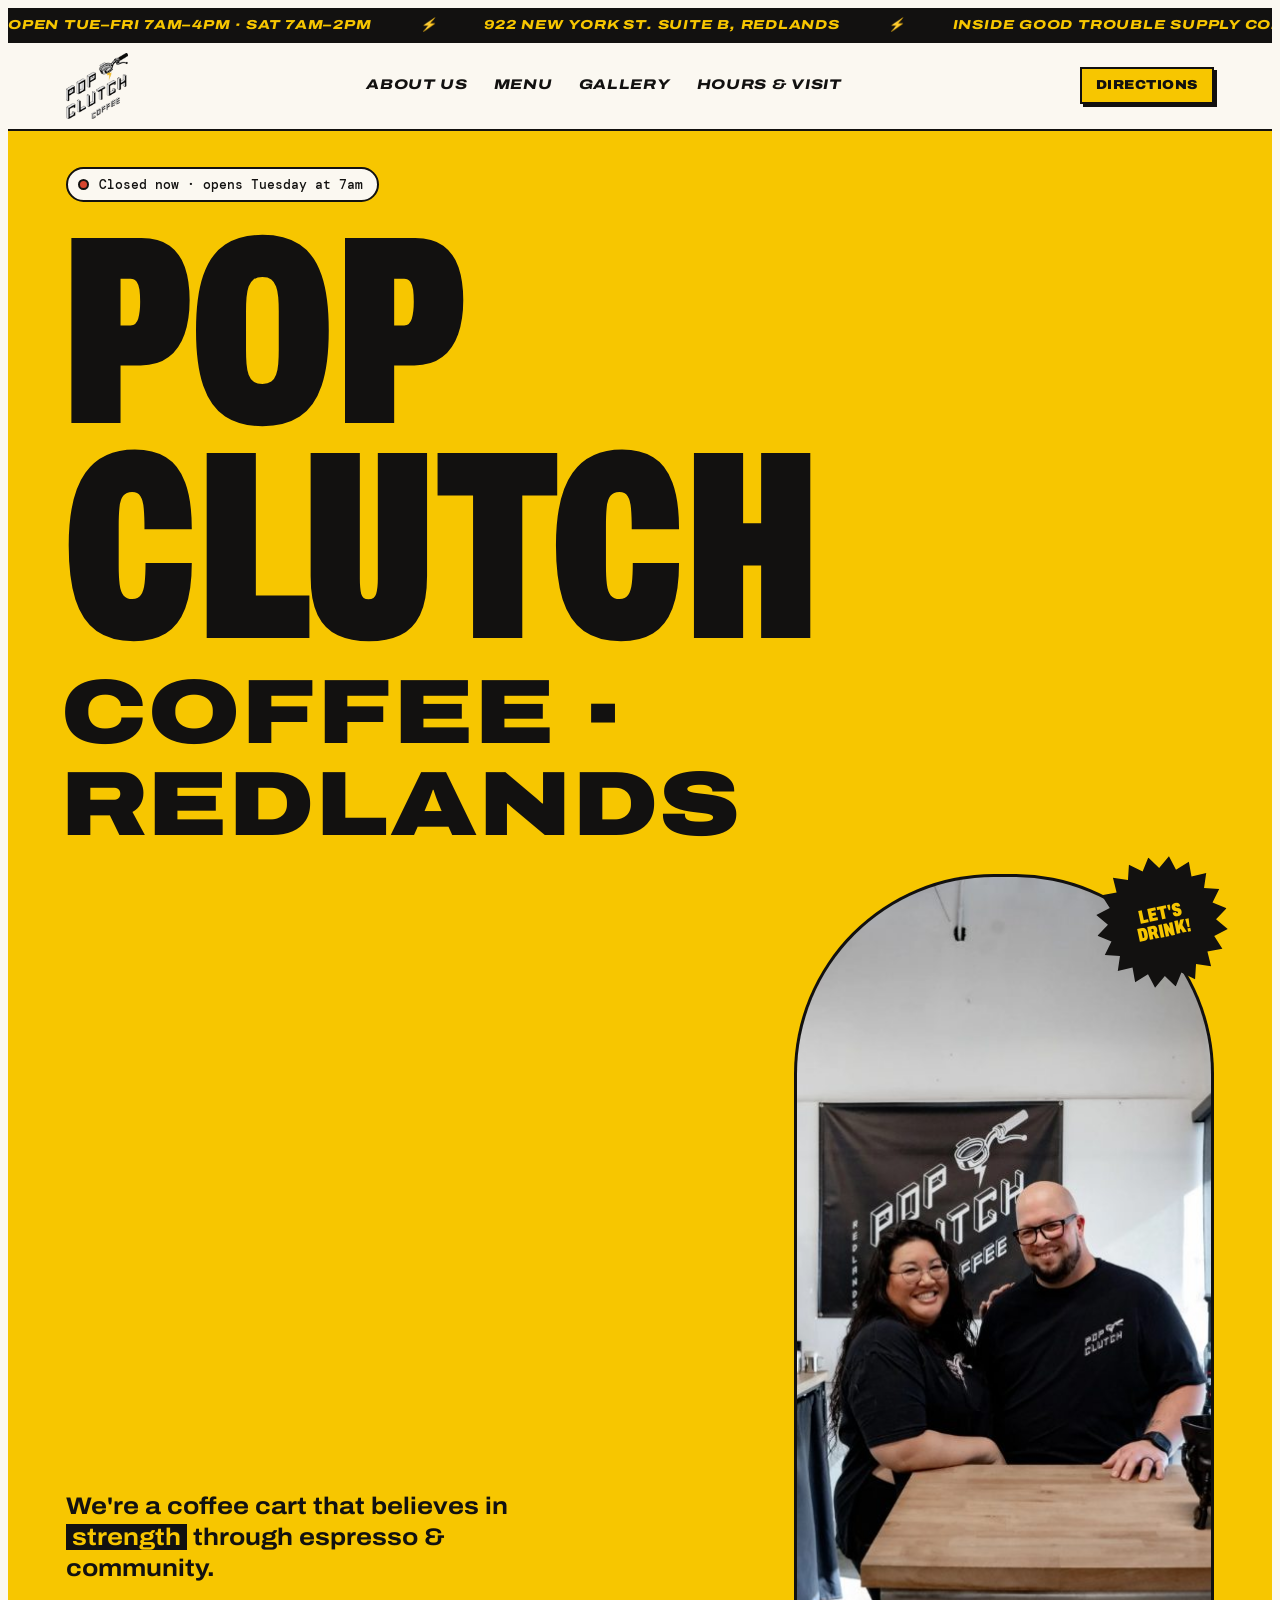
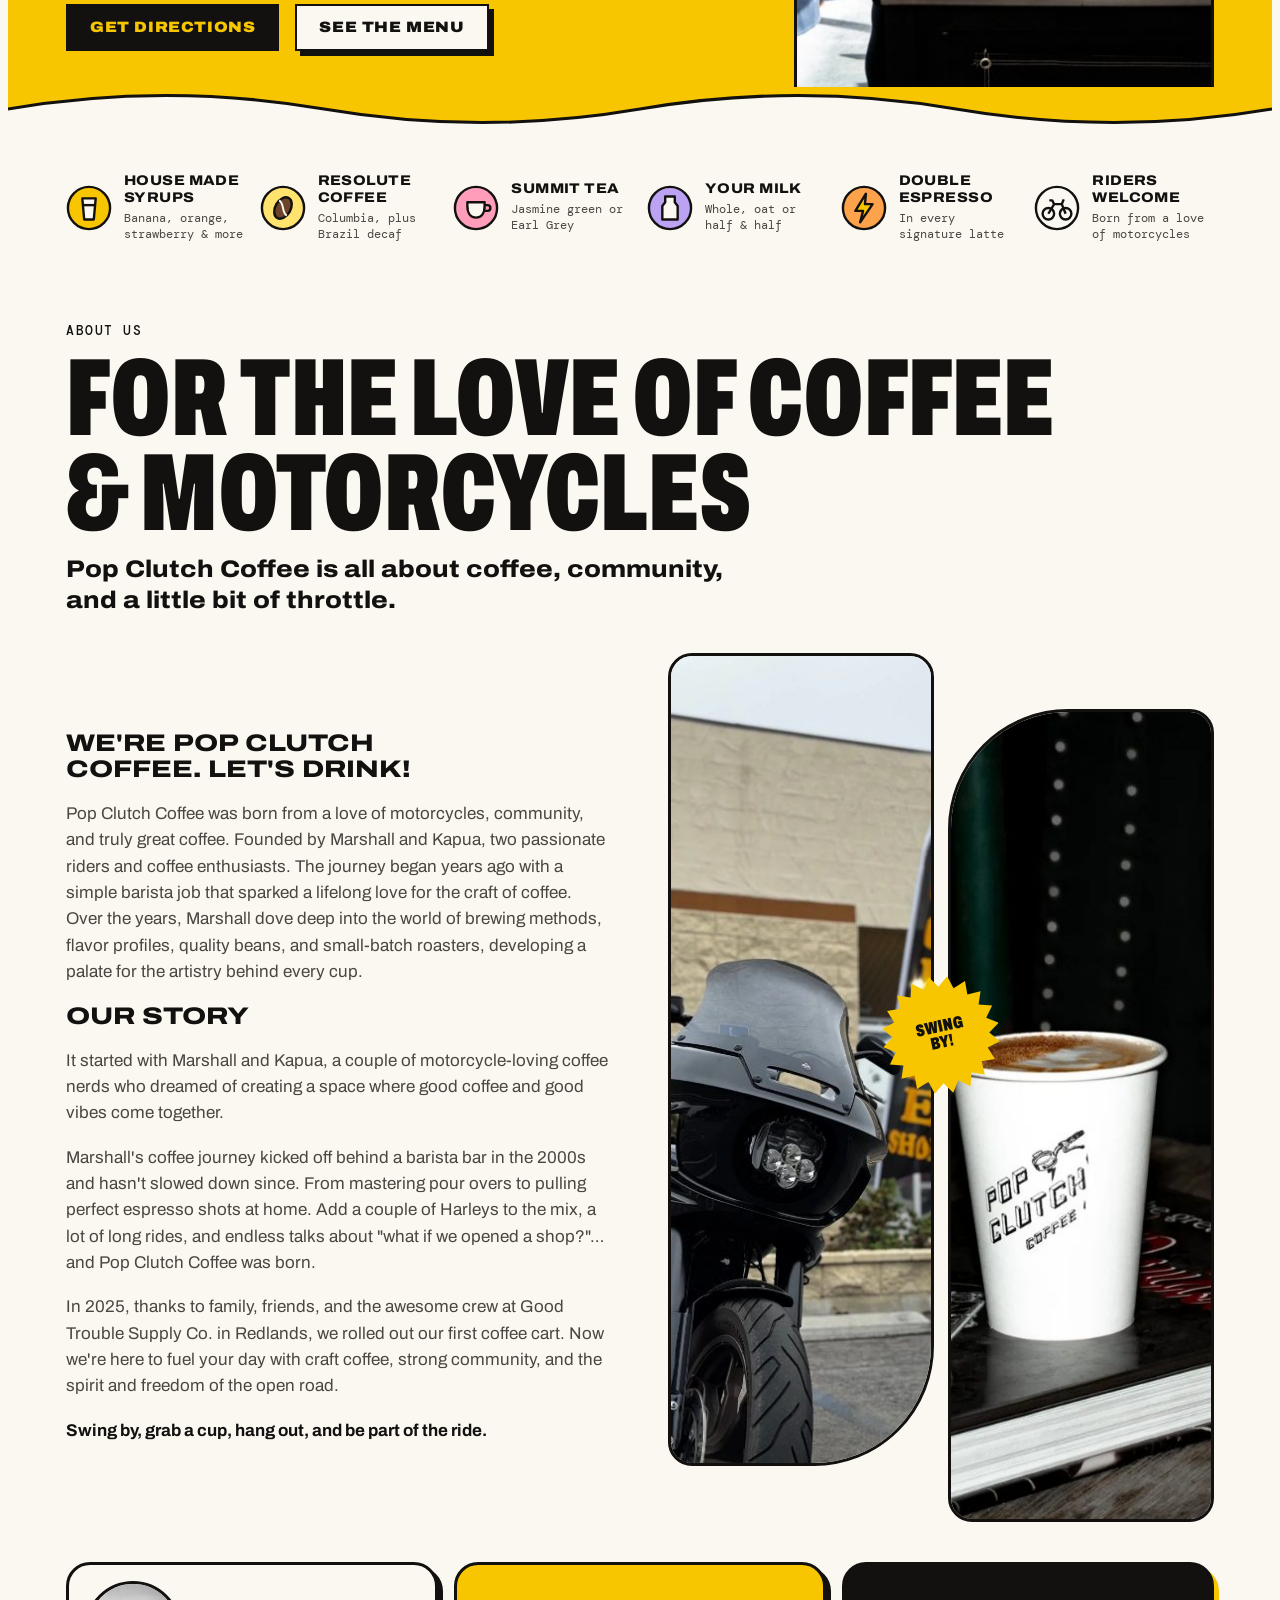
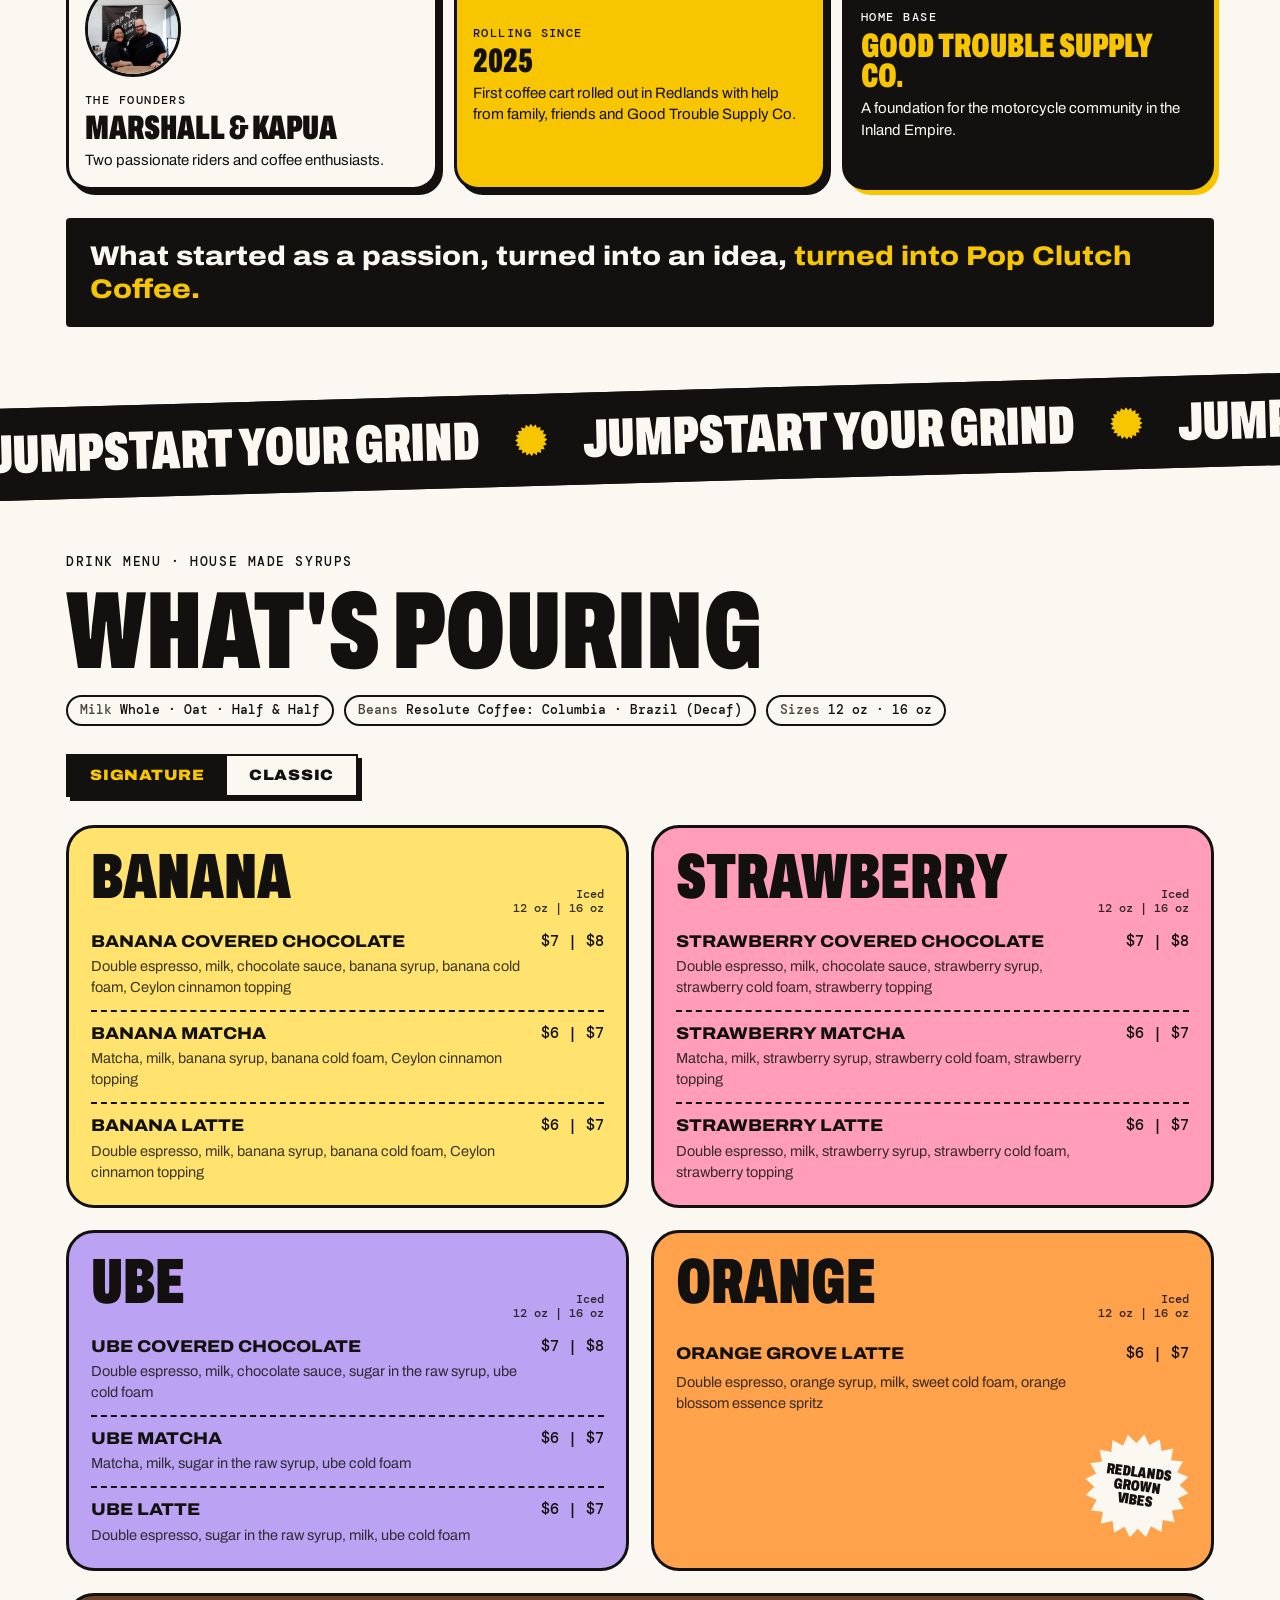
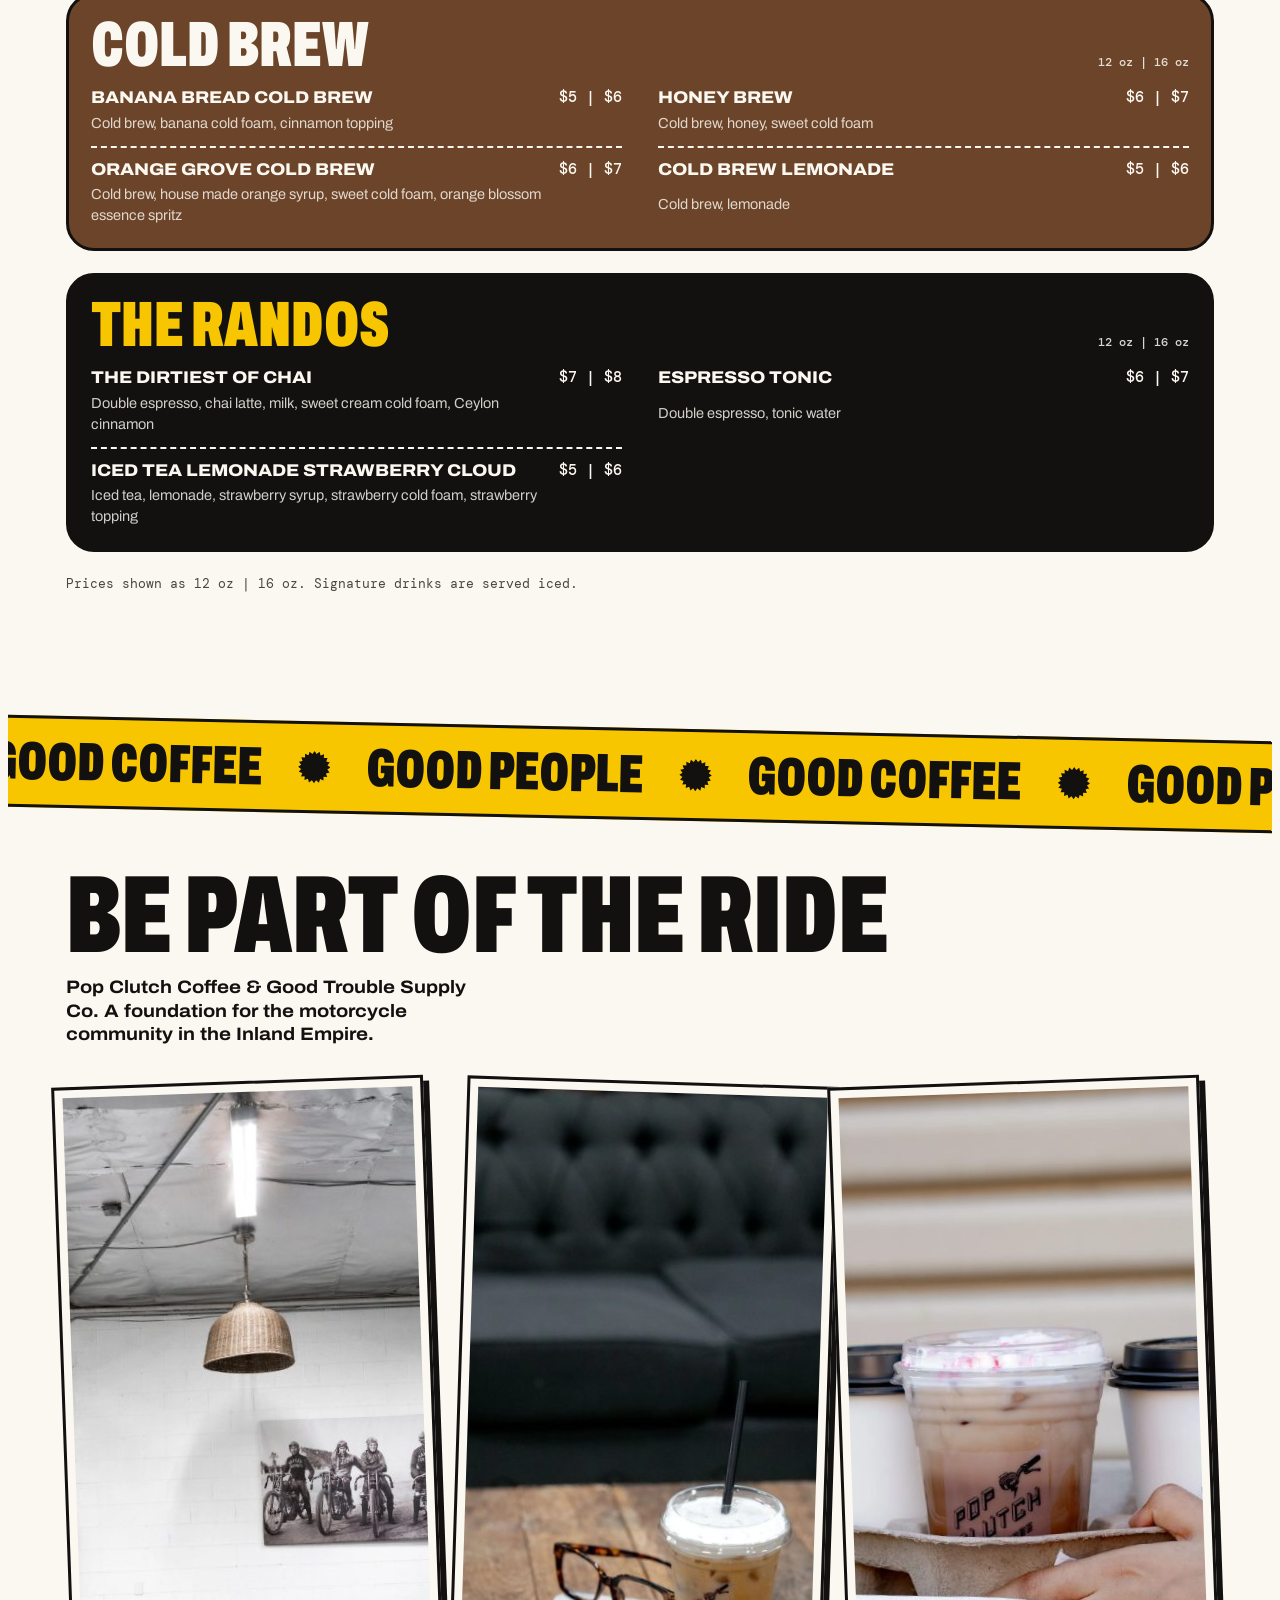
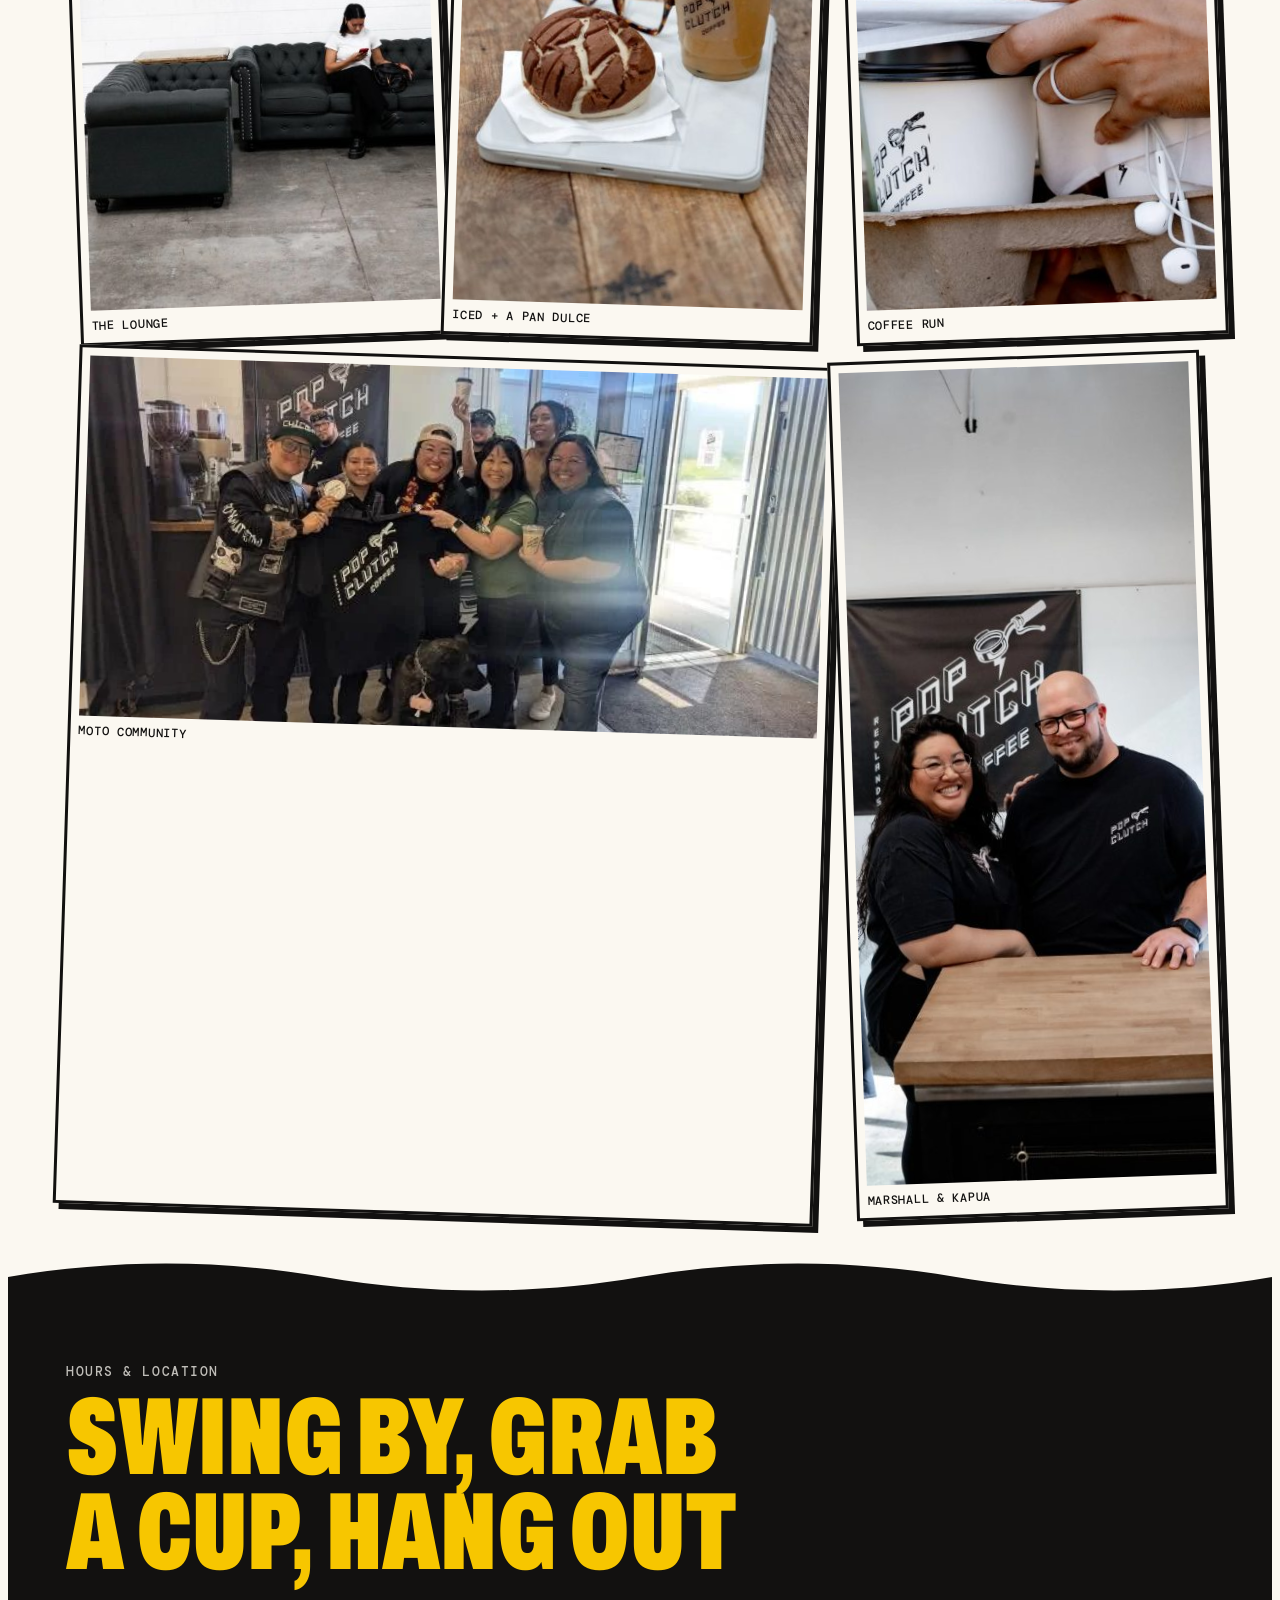
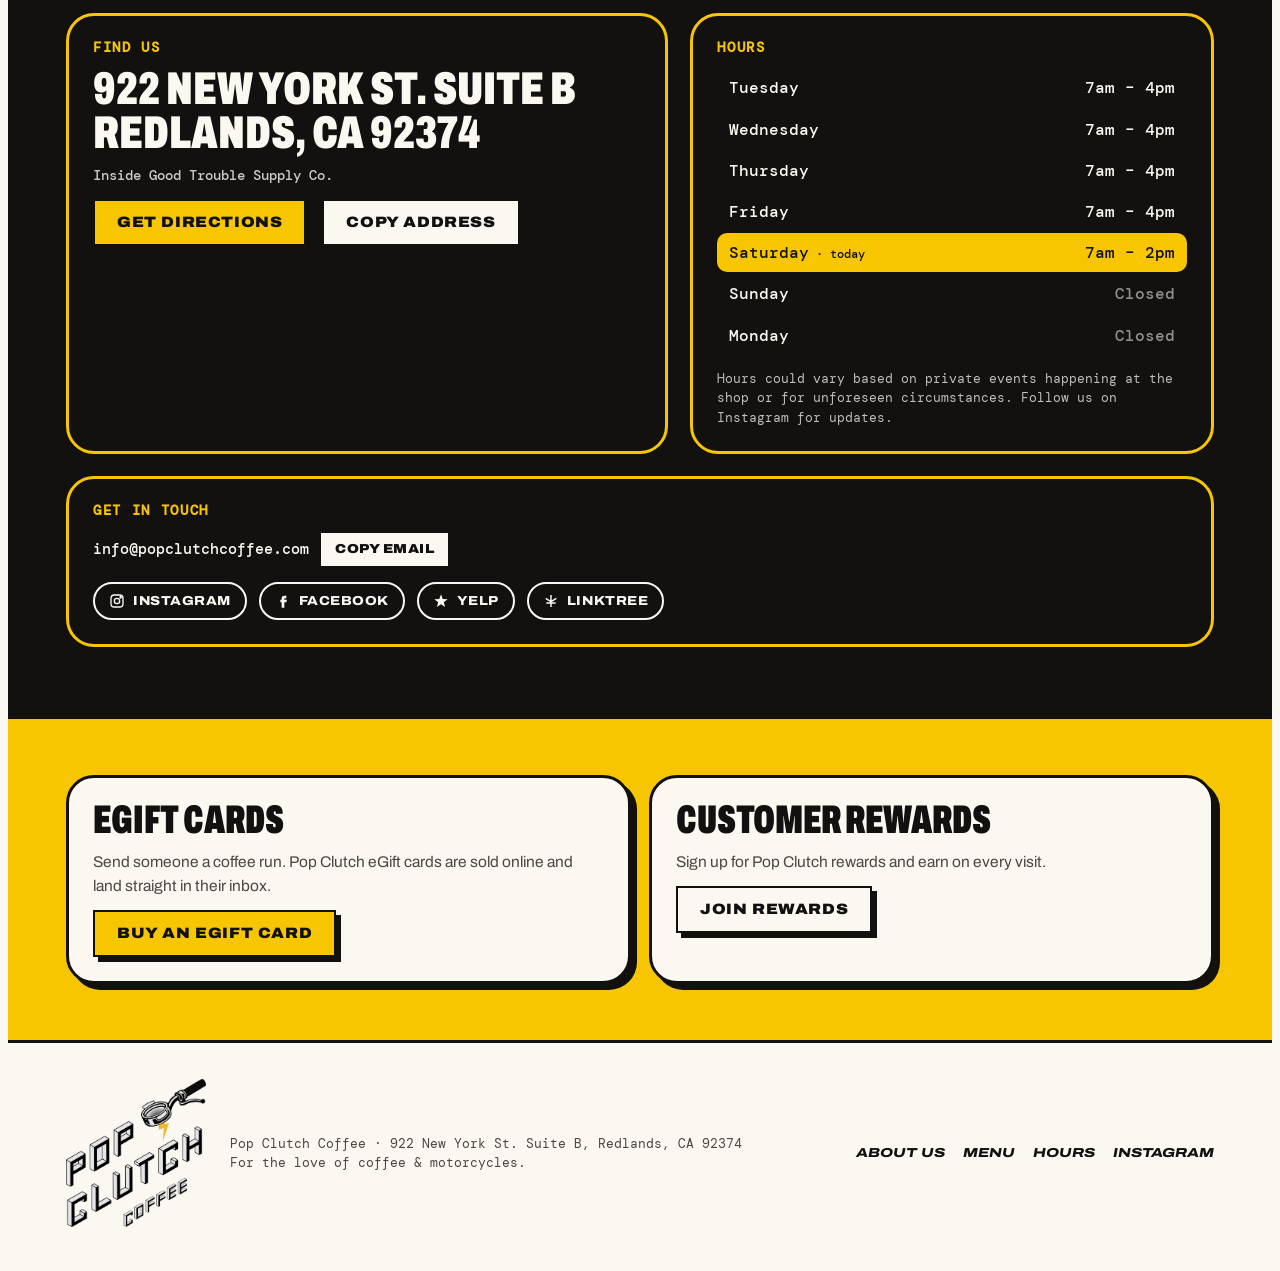
==== commit 786a00f6: "Add About Us section and improve mobile layout Co-Authored-By: Claude Opus 5.5 <noreply@anthropic.co" ====
--- a/index.html
+++ b/index.html
@@ -230,6 +230,106 @@
   .visit__grid .card--wide{grid-column:1/-1}
   .foot__in{grid-template-columns:auto 1fr auto}
 }
+
+/* ---------- about extras ---------- */
+.about__head{display:grid;gap:14px;margin-bottom:36px}
+.about__head .lede{font:800 clamp(19px,2.4vw,24px)/1.3 var(--display);font-stretch:112%;max-width:40ch}
+.story__text .h3w{font-size:clamp(19px,2.4vw,24px)}
+.story__text strong{color:var(--ink)}
+.facts{list-style:none;margin:40px 0 0;padding:0;display:grid;gap:16px}
+.fact{display:grid;grid-template-columns:auto minmax(0,1fr);gap:16px;align-items:center;border:3px solid var(--ink);border-radius:24px;padding:16px;background:var(--paper);box-shadow:5px 5px 0 var(--ink)}
+.fact img{width:84px;height:84px;object-fit:cover;object-position:center 35%;border-radius:50%;border:3px solid var(--ink)}
+.fact > div{grid-column:-2/-1;min-width:0}
+.fact--y,.fact--ink{grid-template-columns:minmax(0,1fr)}
+.fact--y{background:var(--yellow)}
+.fact--ink{background:var(--ink);color:var(--paper);box-shadow:5px 5px 0 var(--yellow)}
+.fact__k{font:500 12px/1.2 var(--mono);text-transform:uppercase;letter-spacing:.12em;margin-bottom:6px}
+.fact__v{font:900 34px/.9 var(--display);font-stretch:62%;text-transform:uppercase;margin-bottom:6px}
+.fact--ink .fact__v{color:var(--yellow)}
+.fact p:last-child{font-size:15px;line-height:1.45}
+.story .pull{margin-top:28px}
+
+/* ---------- mobile nav + action bar ---------- */
+.top__actions{display:flex;align-items:center;gap:10px}
+.burger{display:none;align-items:center;gap:8px;min-height:44px;padding:0 12px;border:2.5px solid var(--ink);background:var(--paper);color:var(--ink);font:900 13px/1 var(--display);font-stretch:112%;text-transform:uppercase;letter-spacing:.04em;cursor:pointer}
+.burger__bars,.burger__bars::before,.burger__bars::after{display:block;width:18px;height:2.5px;background:currentColor;position:relative;content:""}
+.burger__bars::before{position:absolute;top:-6px}
+.burger__bars::after{position:absolute;top:6px}
+.burger[aria-expanded="true"] .burger__bars{background:transparent}
+.burger[aria-expanded="true"] .burger__bars::before{top:0;transform:rotate(45deg)}
+.burger[aria-expanded="true"] .burger__bars::after{top:0;transform:rotate(-45deg)}
+.mnav{border-top:2px solid var(--ink);background:var(--yellow);display:grid;padding-left:var(--gutter-l);padding-right:var(--gutter-r)}
+.mnav a{display:block;padding-block:16px;border-bottom:2px solid var(--ink);text-decoration:none;font:900 30px/1 var(--display);font-stretch:62%;text-transform:uppercase}
+.mnav a:last-child{border-bottom:0}
+.actionbar{display:none}
+
+@media (max-width:760px){
+  body{font-size:16.5px;-webkit-text-size-adjust:100%;padding-bottom:calc(70px + env(safe-area-inset-bottom,0px))}
+  .burger{display:inline-flex}
+  .top .btn--sm{display:none}
+  .brand img{width:52px}
+  .actionbar{display:grid;grid-template-columns:repeat(3,1fr);position:fixed;left:0;right:0;bottom:0;z-index:55;background:var(--ink);border-top:3px solid var(--yellow);padding:6px max(10px,env(safe-area-inset-right,0px)) calc(6px + env(safe-area-inset-bottom,0px)) max(10px,env(safe-area-inset-left,0px));gap:6px}
+  .actionbar a{display:flex;flex-direction:column;align-items:center;justify-content:center;gap:4px;min-height:54px;color:var(--paper);text-decoration:none;font:800 12px/1 var(--display);font-stretch:112%;text-transform:uppercase;letter-spacing:.05em;border-radius:12px}
+  .actionbar a:first-child{background:var(--yellow);color:var(--ink)}
+  .actionbar svg{width:22px;height:22px}
+  [id]{scroll-margin-top:80px}
+
+  .hero__in{gap:18px;padding-block:20px 0}
+  .hero__copy{padding-bottom:28px}
+  .hero__copy p{font-size:19px}
+  .ctas{flex-direction:column;align-items:stretch;gap:14px}
+  .ctas .btn{justify-content:center;min-height:52px}
+  .hero__photo{width:min(82%,340px)}
+  .hero__photo .sticker{width:104px;font-size:16px;right:-20px;top:-10px}
+
+  .badges{padding-block:30px 10px}
+  .badges ul{gap:16px 12px}
+  .badges li{font-size:12.5px;font-stretch:100%;gap:10px;align-items:flex-start}
+  .badges svg{width:38px;height:38px}
+  .badges small{font-size:11.5px}
+
+  .story{padding-block:48px}
+  .story__grid{gap:30px}
+  .story__pics .sticker{width:92px;font-size:14px}
+  .story__pics .b{margin-top:40px}
+  .pull{padding:18px}
+
+  .menu{padding-block:52px 44px}
+  .menu__meta{gap:8px}
+  .chip{font-size:12px}
+  .tabs{display:flex;width:100%}
+  .tabs button{flex:1;min-height:50px;padding:12px 8px}
+  .fam{padding:18px;border-radius:22px}
+  .fam h3{font-size:42px}
+  .item h4{font-size:15.5px}
+  .item p{font-size:14px}
+  .price{font-size:14px}
+  .board{padding:18px;border-radius:22px}
+
+  .gallery{padding-block:52px 32px}
+  .pics{gap:14px}
+  .pics figure{padding:6px 6px 8px;box-shadow:4px 4px 0 var(--ink)}
+  .pics figure:nth-child(odd){transform:rotate(-1.2deg)}
+  .pics figure:nth-child(even){transform:rotate(1.2deg)}
+
+  .visit__in{padding-block:44px 52px;gap:26px}
+  .card{padding:20px;border-radius:22px}
+  .addr{font-size:32px}
+  .hours li{padding:12px 10px}
+  .links a{min-height:44px;padding:10px 14px}
+  .copyrow .btn{min-height:44px}
+  .extras{padding-block:44px}
+  .tile{padding:20px;border-radius:22px}
+  .tile .btn{justify-self:stretch;justify-content:center;min-height:50px}
+  .foot nav a{padding-block:8px}
+}
+@media (min-width:761px){ .mnav{display:none!important} }
+@media (min-width:640px){
+  .facts{grid-template-columns:repeat(3,minmax(0,1fr))}
+  .fact{grid-template-columns:minmax(0,1fr)}
+  .fact img{width:96px;height:96px}
+  .fact > div{grid-column:auto}
+}
 @media (prefers-reduced-motion:reduce){
   .ticker__track,.band__track{animation:none}
   .btn{transition:none}
@@ -253,10 +353,16 @@
       <img src="images/logo.png" alt="Pop Clutch Coffee logo" width="62" height="66">
     </a>
     <nav class="nav" aria-label="Main">
-      <a href="#menu">Menu</a><a href="#story">Our Story</a><a href="#gallery">Gallery</a><a href="#visit">Hours &amp; Visit</a>
+      <a href="#about">About Us</a><a href="#menu">Menu</a><a href="#gallery">Gallery</a><a href="#visit">Hours &amp; Visit</a>
     </nav>
-    <a class="btn btn--sm" href="https://www.google.com/maps/dir/?api=1&amp;destination=922%20New%20York%20St%20Suite%20B%2C%20Redlands%2C%20CA%2092374" target="_blank" rel="noopener">Directions</a>
+    <div class="top__actions">
+      <a class="btn btn--sm" href="https://www.google.com/maps/dir/?api=1&amp;destination=922%20New%20York%20St%20Suite%20B%2C%20Redlands%2C%20CA%2092374" target="_blank" rel="noopener">Directions</a>
+      <button class="burger" type="button" id="menu-toggle" aria-expanded="false" aria-controls="mobile-nav"><span class="burger__bars" aria-hidden="true"></span><span class="burger__label">Menu</span></button>
+    </div>
   </div>
+  <nav class="mnav" id="mobile-nav" aria-label="Mobile" hidden>
+    <a href="#about">About Us</a><a href="#menu">Drink Menu</a><a href="#gallery">Gallery</a><a href="#visit">Hours &amp; Location</a><a href="https://www.instagram.com/popclutchcoffee/" target="_blank" rel="noopener">Instagram</a>
+  </nav>
 </header>
 
 <main id="top">
@@ -296,23 +402,43 @@
     </div>
   </section>
 
-  <!-- STORY -->
-  <section class="story" id="story" aria-labelledby="story-title">
-    <div class="wrap story__grid">
-      <div class="story__text">
-        <p class="eyebrow">Our story · For the love of coffee &amp; motorcycles</p>
-        <h2 class="h2" id="story-title">We're Pop Clutch Coffee. Let's drink!</h2>
+  <!-- ABOUT US -->
+  <section class="story" id="about" aria-labelledby="about-title">
+    <div class="wrap">
+      <div class="about__head">
+        <p class="eyebrow">About us</p>
+        <h2 class="h2" id="about-title">For the love of coffee &amp; motorcycles</h2>
         <p class="lede">Pop Clutch Coffee is all about coffee, community, and a little bit of throttle.</p>
-        <p>It started with Marshall and Kapua, a couple of motorcycle-loving coffee nerds who dreamed of creating a space where good coffee and good vibes come together.</p>
-        <p>Marshall's coffee journey kicked off behind a barista bar in the 2000s and hasn't slowed down since. From mastering pour overs to pulling perfect espresso shots at home. Add a couple of Harleys to the mix, a lot of long rides, and endless talks about "what if we opened a shop?"… and Pop Clutch Coffee was born.</p>
-        <p>In 2025, thanks to family, friends, and the awesome crew at Good Trouble Supply Co. in Redlands, we rolled out our first coffee cart. Now we're here to fuel your day with craft coffee, strong community, and the spirit and freedom of the open road.</p>
-        <p class="pull">What started as a passion, turned into an idea, <span>turned into Pop Clutch Coffee.</span></p>
-      </div>
-      <div class="story__pics">
-        <img class="a" src="images/moto-shop.jpg" alt="A blacked-out Harley parked outside the shop beside a Coffee Shop flag" width="609" height="813" loading="lazy">
-        <img class="b" src="images/cup.jpg" alt="A Pop Clutch Coffee latte cup resting on a motorcycle book" width="1219" height="813" loading="lazy">
-        <div class="sticker" aria-hidden="true">Swing<br>by!</div>
-      </div>
+      </div>
+      <div class="story__grid">
+        <div class="story__text">
+          <h3 class="h3w">We're Pop Clutch Coffee. Let's drink!</h3>
+          <p>Pop Clutch Coffee was born from a love of motorcycles, community, and truly great coffee. Founded by Marshall and Kapua, two passionate riders and coffee enthusiasts. The journey began years ago with a simple barista job that sparked a lifelong love for the craft of coffee. Over the years, Marshall dove deep into the world of brewing methods, flavor profiles, quality beans, and small-batch roasters, developing a palate for the artistry behind every cup.</p>
+          <h3 class="h3w">Our story</h3>
+          <p>It started with Marshall and Kapua, a couple of motorcycle-loving coffee nerds who dreamed of creating a space where good coffee and good vibes come together.</p>
+          <p>Marshall's coffee journey kicked off behind a barista bar in the 2000s and hasn't slowed down since. From mastering pour overs to pulling perfect espresso shots at home. Add a couple of Harleys to the mix, a lot of long rides, and endless talks about "what if we opened a shop?"… and Pop Clutch Coffee was born.</p>
+          <p>In 2025, thanks to family, friends, and the awesome crew at Good Trouble Supply Co. in Redlands, we rolled out our first coffee cart. Now we're here to fuel your day with craft coffee, strong community, and the spirit and freedom of the open road.</p>
+          <p><strong>Swing by, grab a cup, hang out, and be part of the ride.</strong></p>
+        </div>
+        <div class="story__pics">
+          <img class="a" src="images/moto-shop.jpg" alt="A blacked-out Harley parked outside the shop beside a Coffee Shop flag" width="609" height="813" loading="lazy">
+          <img class="b" src="images/cup.jpg" alt="A Pop Clutch Coffee latte cup resting on a motorcycle book" width="1219" height="813" loading="lazy">
+          <div class="sticker" aria-hidden="true">Swing<br>by!</div>
+        </div>
+      </div>
+      <ul class="facts">
+        <li class="fact">
+          <img src="images/owners.jpg" alt="Kapua and Marshall smiling behind the Pop Clutch bar" width="542" height="813" loading="lazy">
+          <div><p class="fact__k">The founders</p><p class="fact__v">Marshall &amp; Kapua</p><p>Two passionate riders and coffee enthusiasts.</p></div>
+        </li>
+        <li class="fact fact--y">
+          <div><p class="fact__k">Rolling since</p><p class="fact__v">2025</p><p>First coffee cart rolled out in Redlands with help from family, friends and Good Trouble Supply Co.</p></div>
+        </li>
+        <li class="fact fact--ink">
+          <div><p class="fact__k">Home base</p><p class="fact__v">Good Trouble Supply Co.</p><p>A foundation for the motorcycle community in the Inland Empire.</p></div>
+        </li>
+      </ul>
+      <p class="pull">What started as a passion, turned into an idea, <span>turned into Pop Clutch Coffee.</span></p>
     </div>
   </section>
 
@@ -517,9 +643,15 @@
   <div class="wrap foot__in">
     <img class="foot__logo" src="images/logo.png" alt="Pop Clutch Coffee" width="140" height="148" loading="lazy">
     <p>Pop Clutch Coffee · 922 New York St. Suite B, Redlands, CA 92374<br>For the love of coffee &amp; motorcycles.</p>
-    <nav aria-label="Footer"><a href="#menu">Menu</a><a href="#story">Our Story</a><a href="#visit">Hours</a><a href="https://www.instagram.com/popclutchcoffee/" target="_blank" rel="noopener">Instagram</a></nav>
+    <nav aria-label="Footer"><a href="#about">About Us</a><a href="#menu">Menu</a><a href="#visit">Hours</a><a href="https://www.instagram.com/popclutchcoffee/" target="_blank" rel="noopener">Instagram</a></nav>
   </div>
 </footer>
+
+<nav class="actionbar" aria-label="Quick actions">
+  <a href="https://www.google.com/maps/dir/?api=1&amp;destination=922%20New%20York%20St%20Suite%20B%2C%20Redlands%2C%20CA%2092374" target="_blank" rel="noopener"><svg viewBox="0 0 24 24" fill="none" stroke="currentColor" stroke-width="2.2" aria-hidden="true"><path d="M12 22s7-6.2 7-12a7 7 0 0 0-14 0c0 5.8 7 12 7 12z"/><circle cx="12" cy="10" r="2.5"/></svg>Directions</a>
+  <a href="#menu"><svg viewBox="0 0 24 24" fill="none" stroke="currentColor" stroke-width="2.2" aria-hidden="true"><path d="M6 8h11v6a5 5 0 0 1-5 5h-1a5 5 0 0 1-5-5z"/><path d="M17 10h1.5a2.5 2.5 0 0 1 0 5H17M9 3v2M12 3v2"/></svg>Menu</a>
+  <a href="#visit"><svg viewBox="0 0 24 24" fill="none" stroke="currentColor" stroke-width="2.2" aria-hidden="true"><circle cx="12" cy="12" r="9"/><path d="M12 7v5l3 2"/></svg>Hours</a>
+</nav>
 
 <script>
 (function(){
@@ -553,6 +685,13 @@
     }
   }
 
+  // Mobile nav
+  var mt = document.getElementById("menu-toggle"), mn = document.getElementById("mobile-nav");
+  if(mt && mn){
+    mt.addEventListener("click", function(){ var open = mt.getAttribute("aria-expanded")==="true"; mt.setAttribute("aria-expanded", !open); mn.hidden = open; });
+    mn.addEventListener("click", function(e){ if(e.target.closest("a")){ mt.setAttribute("aria-expanded","false"); mn.hidden = true; } });
+  }
+
   // Menu tabs
   var tabs = Array.prototype.slice.call(document.querySelectorAll('[role="tab"]'));
   function select(tab){
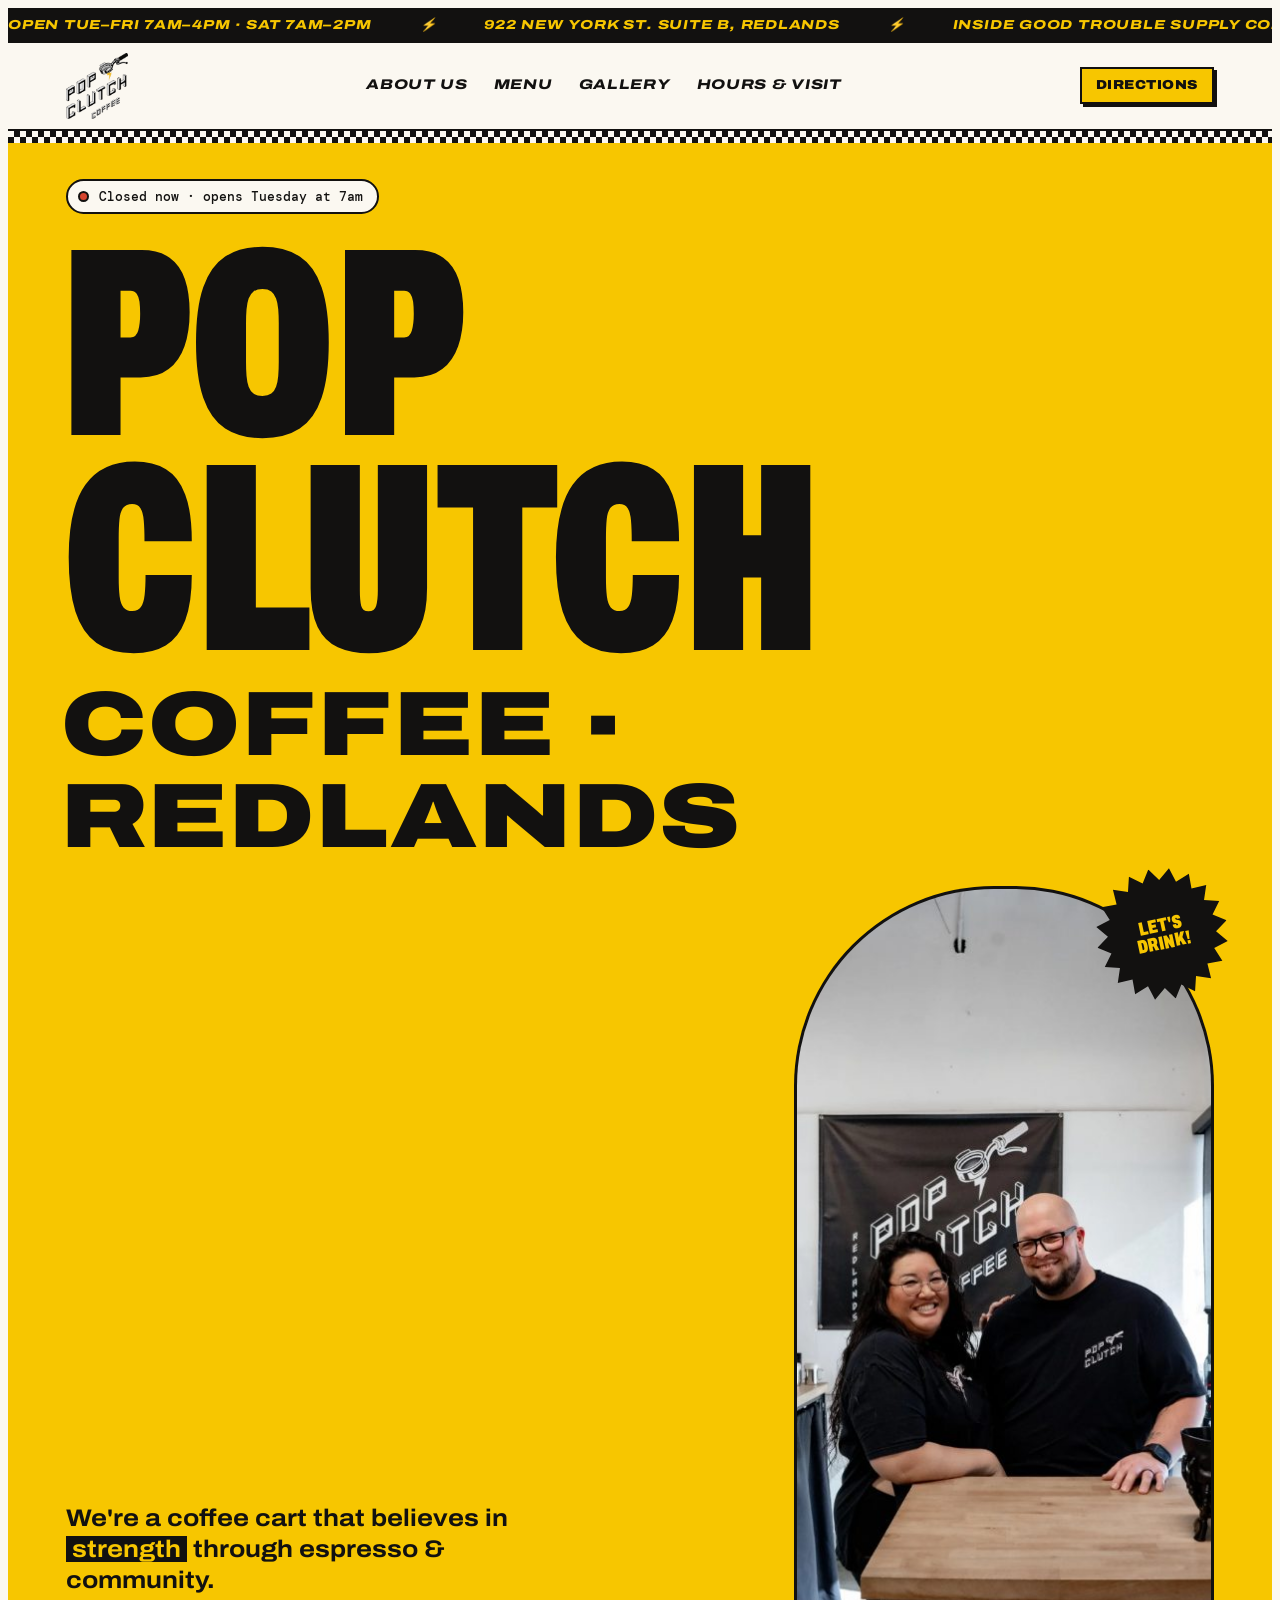
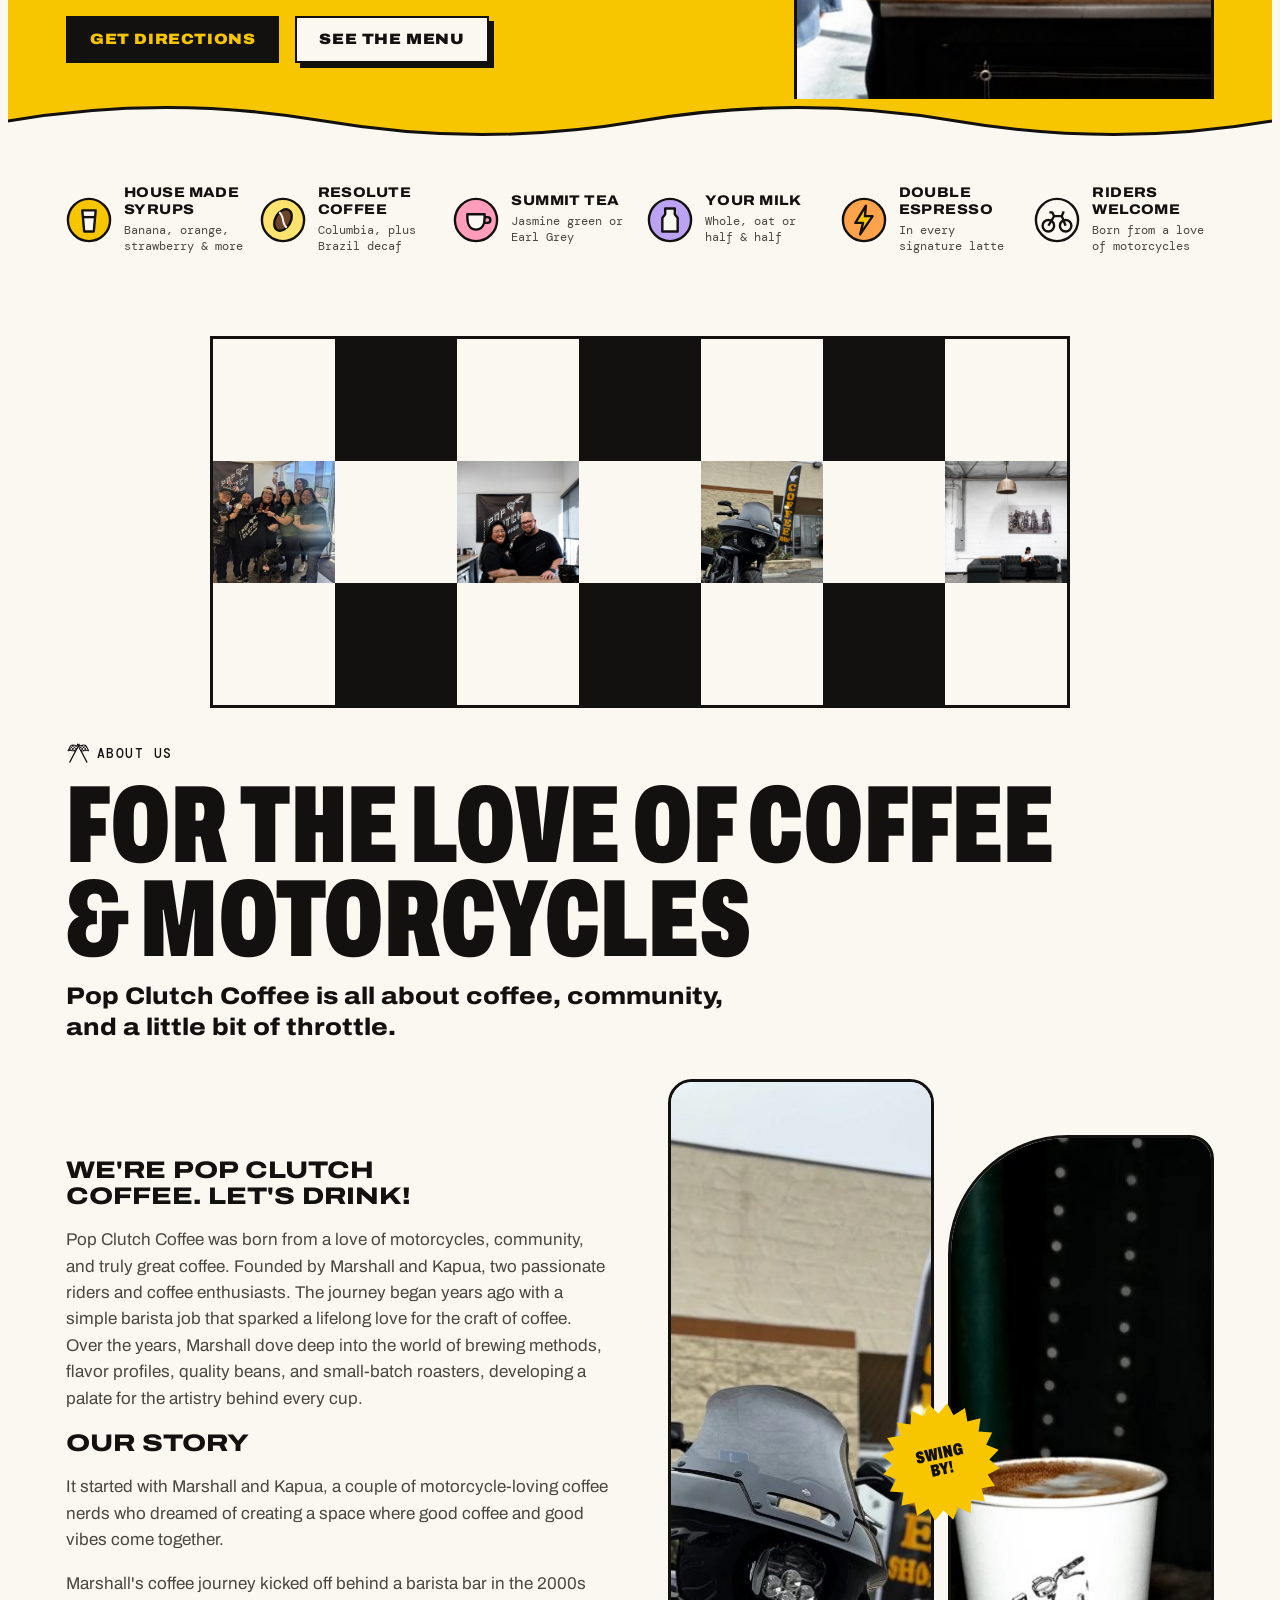
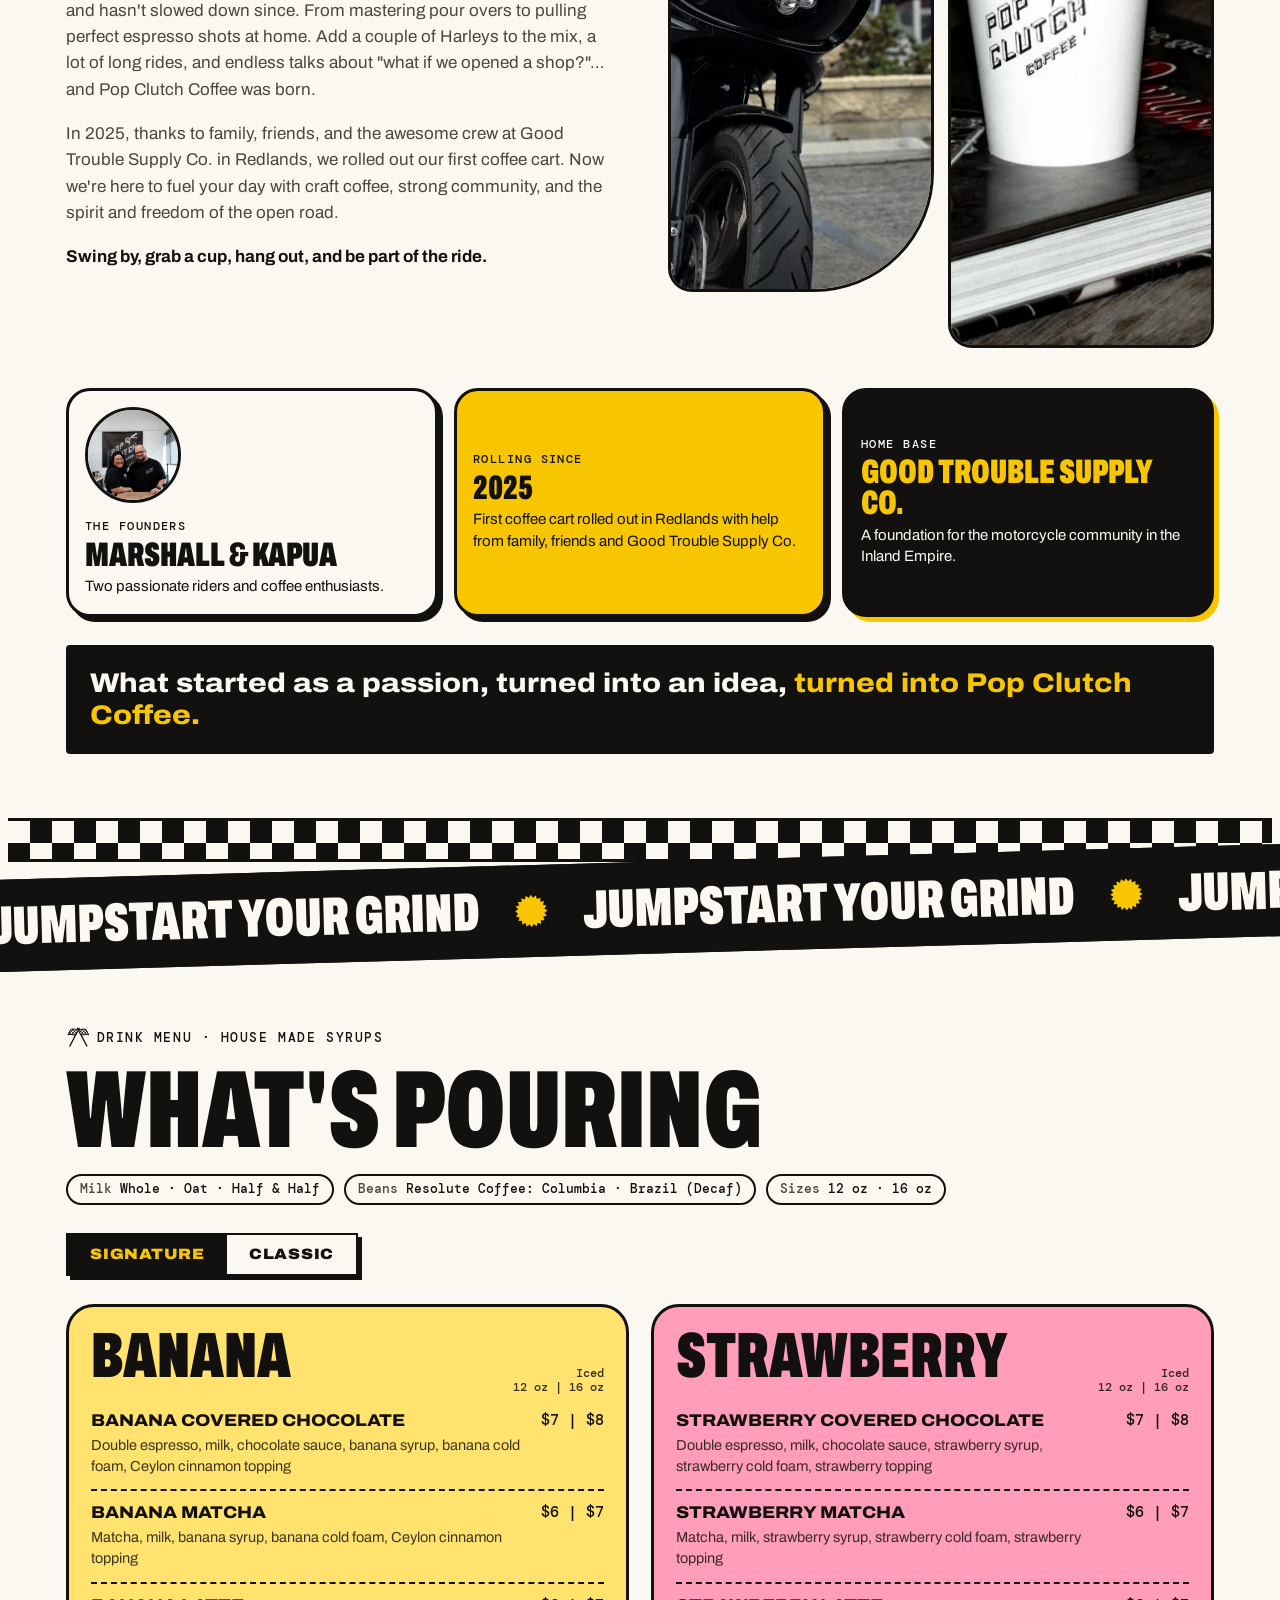
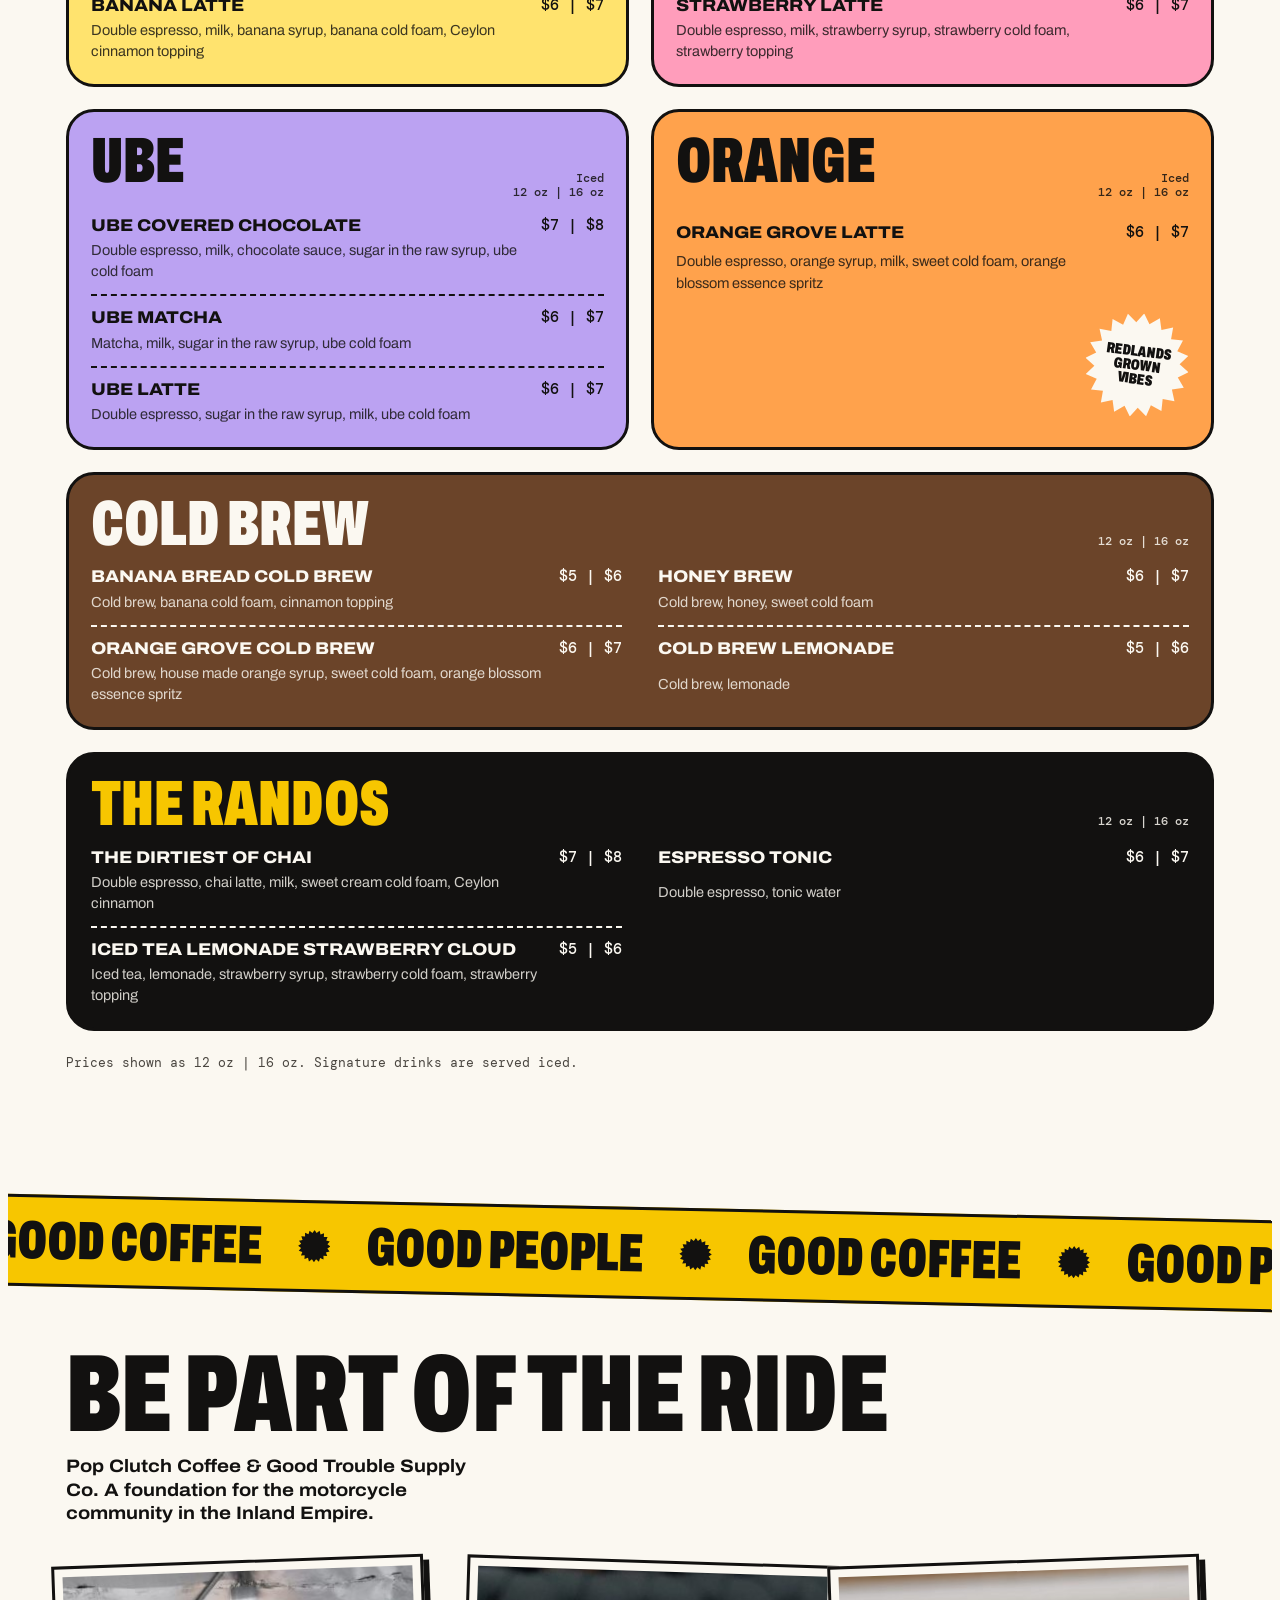
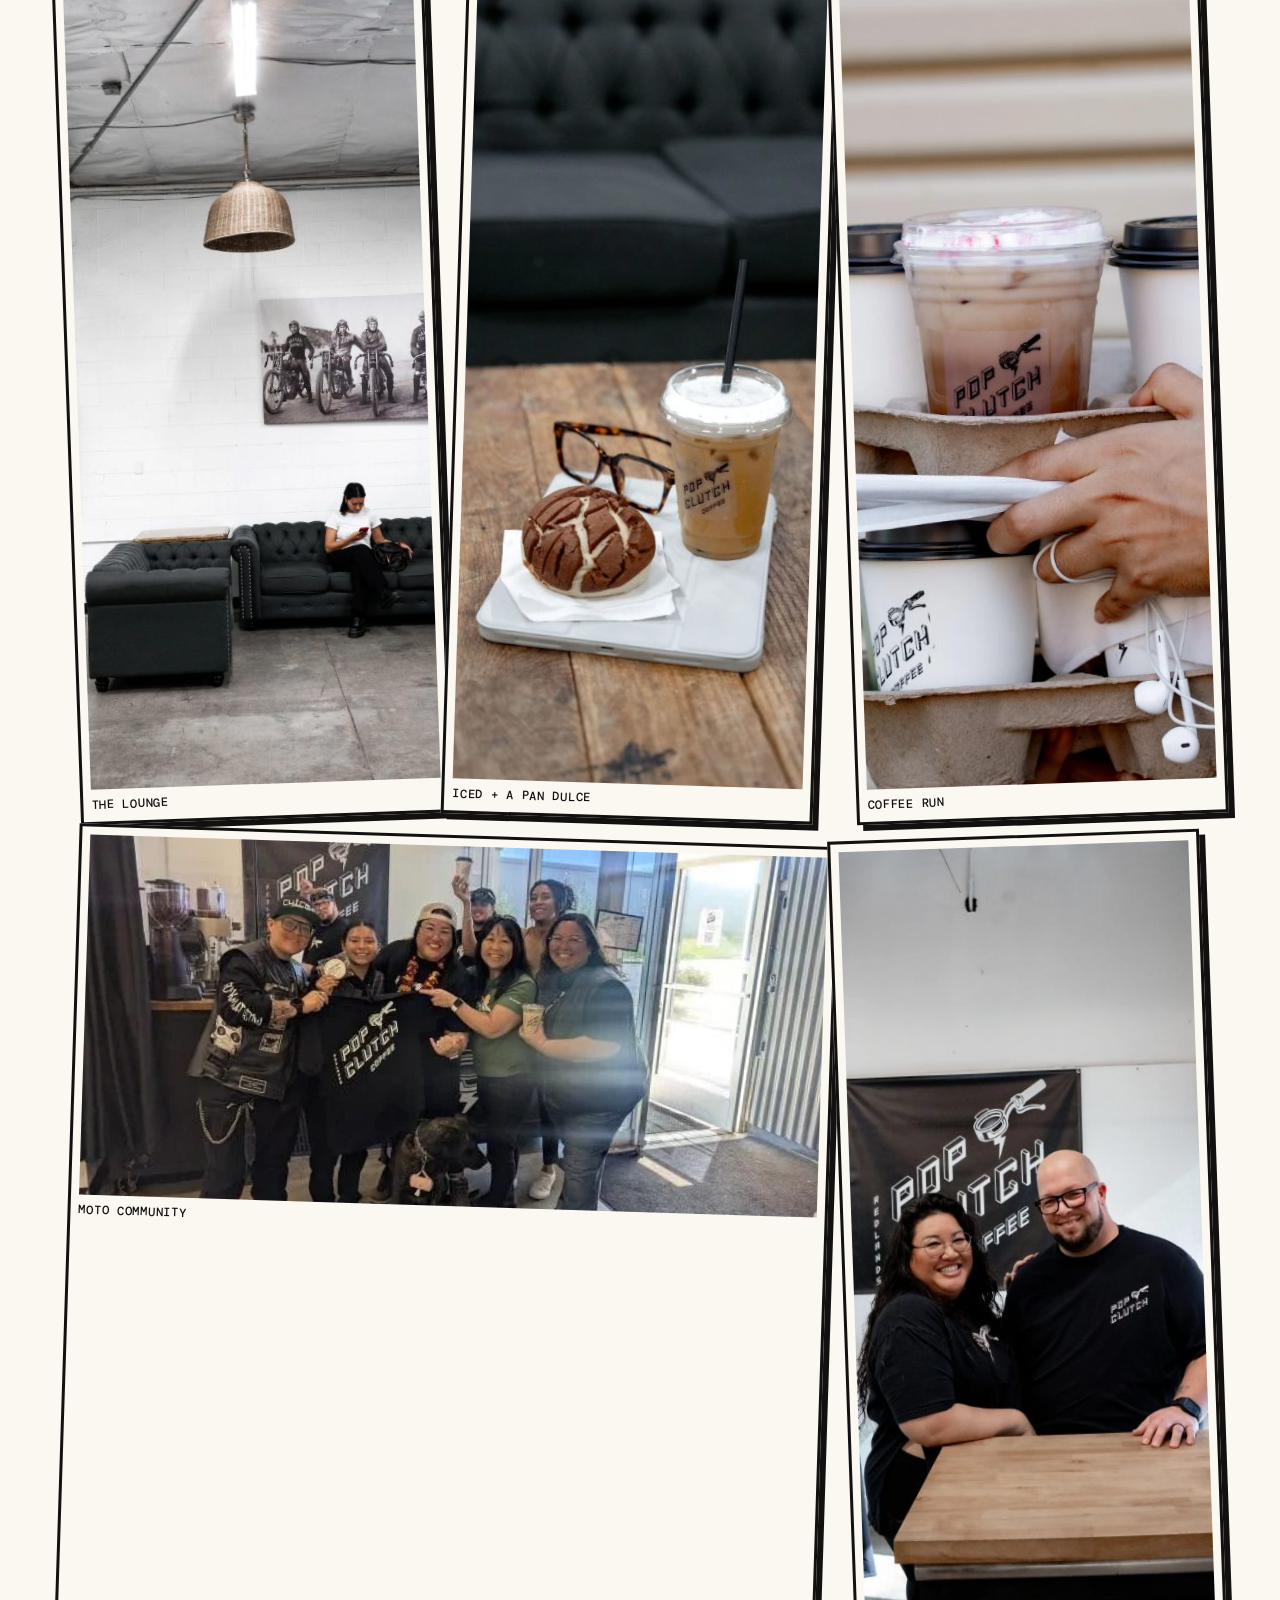
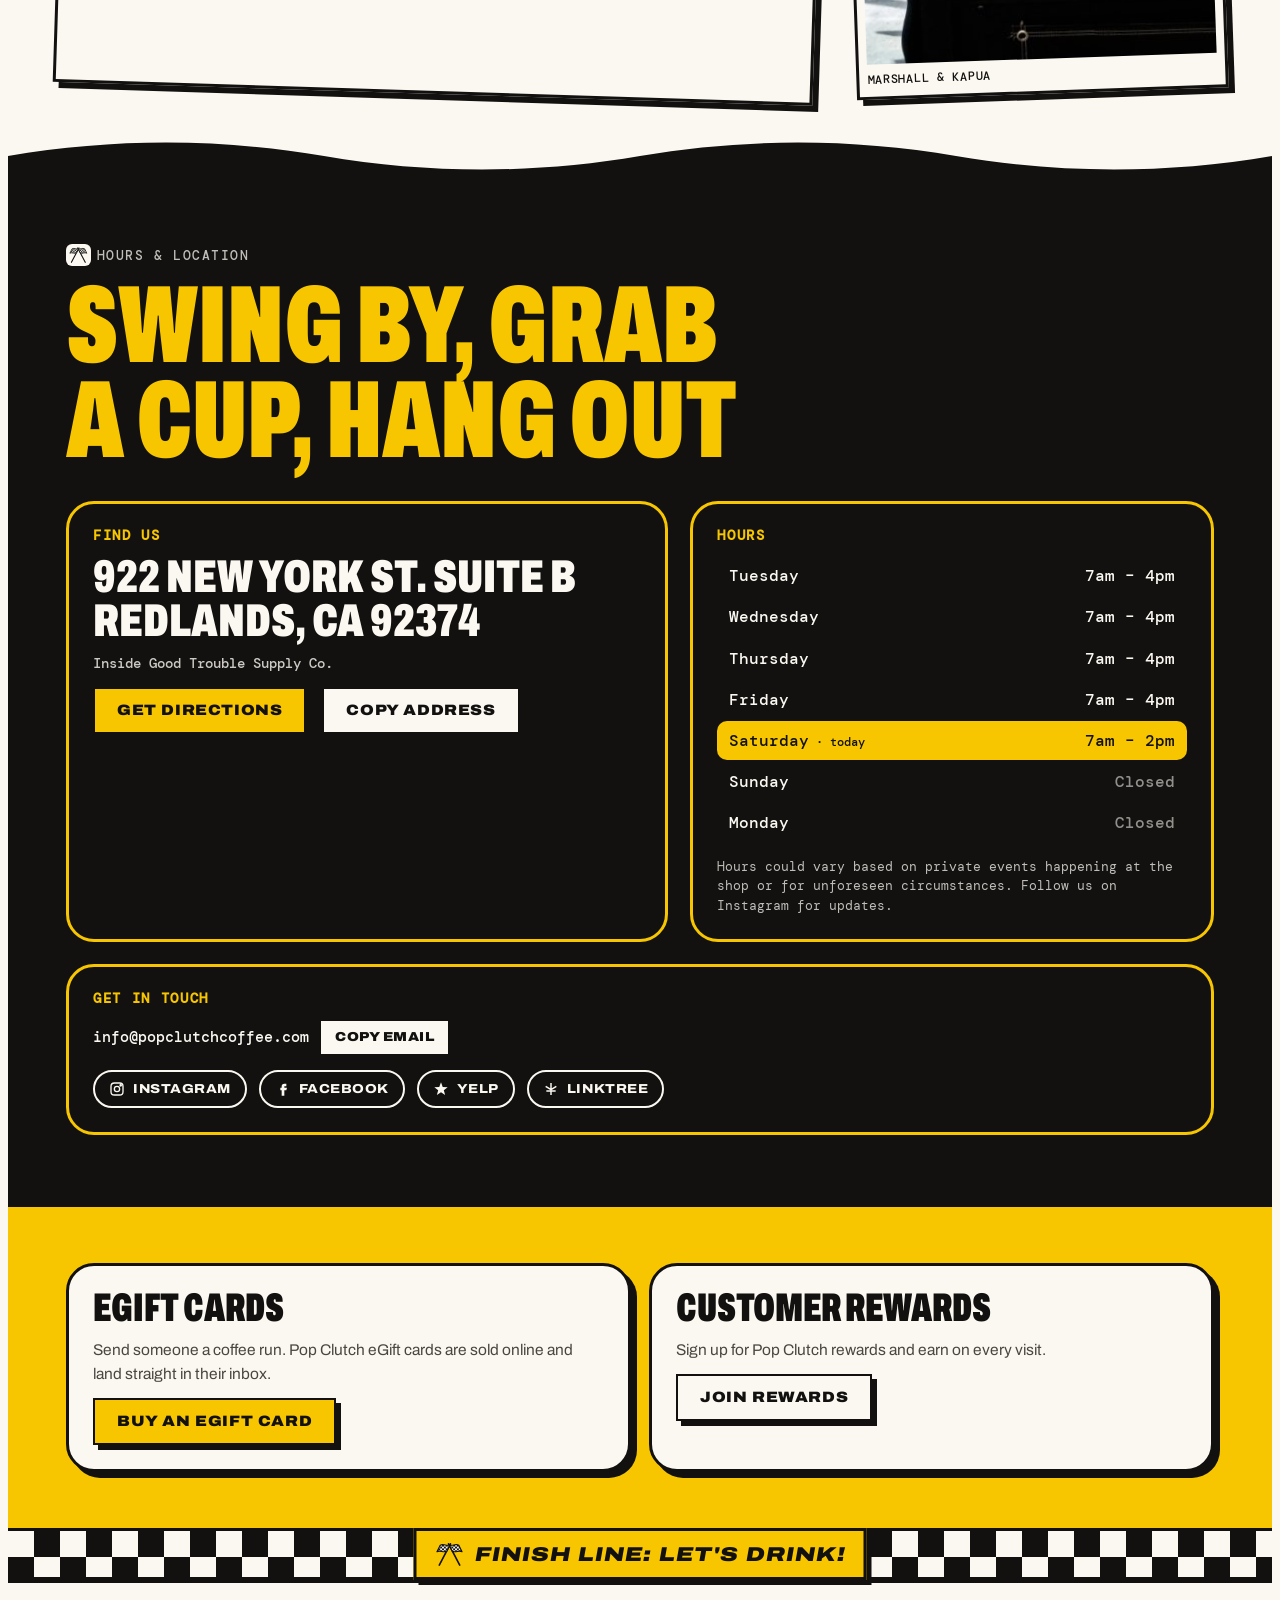
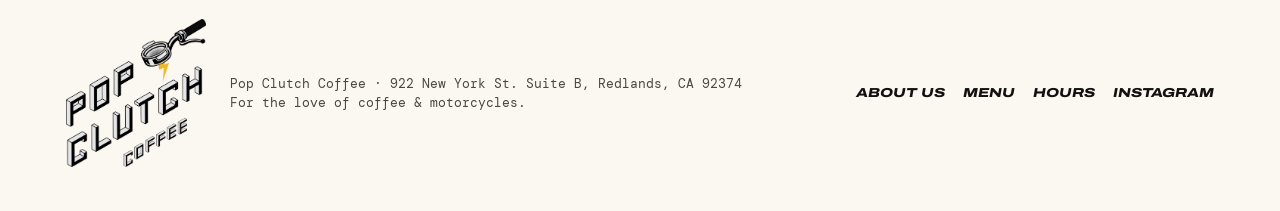
==== commit fd7a121f: "Add checkered race flag details Co-Authored-By: Claude Opus 5.5 <noreply@anthropic.com>" ====
--- a/index.html
+++ b/index.html
@@ -330,6 +330,24 @@
   .fact img{width:96px;height:96px}
   .fact > div{grid-column:auto}
 }
+
+/* ---------- checkered race flags (from Pop Clutch's own site) ---------- */
+.checker{--sq:22px;height:calc(var(--sq) * 2);background:repeating-conic-gradient(var(--ink) 0 25%, var(--paper) 0 50%) 0 0/calc(var(--sq) * 2) calc(var(--sq) * 2);border-block:3px solid var(--ink)}
+.checker--thin{--sq:9px;height:calc(var(--sq) * 2);border-block-width:0}
+.top{border-bottom:0}
+.top::after{content:"";display:block;height:12px;background:repeating-conic-gradient(var(--ink) 0 25%, var(--paper) 0 50%) 0 0/12px 12px;border-top:2px solid var(--ink)}
+.checkgrid{display:grid;grid-template-columns:repeat(7,minmax(0,1fr));border:3px solid var(--ink);margin:0 auto 34px;max-width:860px;background:var(--paper)}
+.checkgrid > *{aspect-ratio:1;margin:0}
+.checkgrid .k{background:var(--ink)}
+.checkgrid .w{background:var(--paper)}
+.checkgrid img{width:100%;height:100%;object-fit:cover}
+.flags{display:inline-block;width:1.9em;height:1.66em;vertical-align:-.45em;margin-right:.45em;overflow:visible}
+.finish{position:relative;background:var(--ink)}
+.finish .checker{--sq:26px}
+.finish__tag{position:absolute;left:50%;top:50%;translate:-50% -50%;background:var(--yellow);color:var(--ink);border:3px solid var(--ink);box-shadow:5px 5px 0 var(--ink);padding:10px 18px;font:italic 900 clamp(15px,2.4vw,20px)/1 var(--display);font-stretch:125%;text-transform:uppercase;letter-spacing:.05em;white-space:nowrap;display:flex;align-items:center;gap:10px}
+.finish__tag .flags{width:30px;height:26px;margin:0}
+@media (max-width:760px){.finish__tag{white-space:normal;max-width:calc(100% - 32px);text-align:center;font-size:14px;padding:8px 14px}.checker{--sq:16px}.finish .checker{--sq:18px}.checkgrid{margin-bottom:26px}}
+
 @media (prefers-reduced-motion:reduce){
   .ticker__track,.band__track{animation:none}
   .btn{transition:none}
@@ -338,6 +356,17 @@
 </style>
 </head>
 <body>
+<svg width="0" height="0" style="position:absolute" aria-hidden="true" focusable="false">
+  <defs>
+    <pattern id="chk" width="8" height="8" patternUnits="userSpaceOnUse"><rect width="8" height="8" fill="#FBF8F1"/><rect width="4" height="4" fill="#121110"/><rect x="4" y="4" width="4" height="4" fill="#121110"/></pattern>
+    <symbol id="flags" viewBox="0 0 64 56">
+      <path d="M10 52 34 6" stroke="#121110" stroke-width="3.5" stroke-linecap="round"/>
+      <path d="M54 52 30 6" stroke="#121110" stroke-width="3.5" stroke-linecap="round"/>
+      <path d="M33 8c-8 4-13-3-21 1l-7 14c8-4 13 3 21-1z" fill="url(#chk)" stroke="#121110" stroke-width="2.5" stroke-linejoin="round"/>
+      <path d="M31 8c8 4 13-3 21 1l7 14c-8-4-13 3-21-1z" fill="url(#chk)" stroke="#121110" stroke-width="2.5" stroke-linejoin="round"/>
+    </symbol>
+  </defs>
+</svg>
 
 
 <div class="ticker" aria-label="Shop announcements">
@@ -405,8 +434,13 @@
   <!-- ABOUT US -->
   <section class="story" id="about" aria-labelledby="about-title">
     <div class="wrap">
+      <div class="checkgrid" aria-label="Pop Clutch crew, owners and bikes">
+        <span class="w"></span><span class="k"></span><span class="w"></span><span class="k"></span><span class="w"></span><span class="k"></span><span class="w"></span>
+        <img src="images/crew.jpg" alt="The Pop Clutch crew and friends at the bar" loading="lazy"><span class="w"></span><img src="images/owners.jpg" alt="Kapua and Marshall behind the bar" loading="lazy" style="object-position:center 30%"><span class="w"></span><img src="images/moto-shop.jpg" alt="A Harley parked outside the shop" loading="lazy"><span class="w"></span><img src="images/lounge.jpg" alt="The lounge inside Good Trouble Supply Co." loading="lazy">
+        <span class="w"></span><span class="k"></span><span class="w"></span><span class="k"></span><span class="w"></span><span class="k"></span><span class="w"></span>
+      </div>
       <div class="about__head">
-        <p class="eyebrow">About us</p>
+        <p class="eyebrow"><svg class="flags" viewBox="0 0 64 56" aria-hidden="true"><use href="#flags"/></svg>About us</p>
         <h2 class="h2" id="about-title">For the love of coffee &amp; motorcycles</h2>
         <p class="lede">Pop Clutch Coffee is all about coffee, community, and a little bit of throttle.</p>
       </div>
@@ -442,6 +476,7 @@
     </div>
   </section>
 
+  <div class="checker" aria-hidden="true"></div>
   <div class="band" aria-hidden="true"><div class="band__track">
     <span>Jumpstart your grind</span><span>Jumpstart your grind</span><span>Jumpstart your grind</span><span>Jumpstart your grind</span>
     <span>Jumpstart your grind</span><span>Jumpstart your grind</span><span>Jumpstart your grind</span><span>Jumpstart your grind</span>
@@ -451,7 +486,7 @@
   <section class="menu" id="menu" aria-labelledby="menu-title">
     <div class="wrap">
       <div class="menu__head">
-        <p class="eyebrow">Drink menu · House made syrups</p>
+        <p class="eyebrow"><svg class="flags" viewBox="0 0 64 56" aria-hidden="true"><use href="#flags"/></svg>Drink menu · House made syrups</p>
         <h2 class="h2" id="menu-title">What's pouring</h2>
         <div class="menu__meta">
           <span class="chip"><b>Milk</b> Whole · Oat · Half &amp; Half</span>
@@ -583,7 +618,7 @@
     <svg class="wave" viewBox="0 0 1440 46" preserveAspectRatio="none" aria-hidden="true" style="background:var(--paper)"><path d="M0 46V22C120 4 240 4 360 22s240 18 360 0 240-18 360 0 240 18 360 0V46Z" fill="#121110"/></svg>
     <div class="wrap visit__in">
       <div>
-        <p class="eyebrow" style="color:rgba(251,248,241,.75);margin-bottom:12px">Hours &amp; location</p>
+        <p class="eyebrow" style="color:rgba(251,248,241,.75);margin-bottom:12px"><svg class="flags" viewBox="0 0 64 56" aria-hidden="true" style="background:var(--paper);border-radius:6px;padding:2px"><use href="#flags"/></svg>Hours &amp; location</p>
         <h2 class="h2" id="visit-title">Swing by, grab a cup, hang out</h2>
       </div>
       <div class="visit__grid">
@@ -638,6 +673,8 @@
     </div>
   </section>
 </main>
+
+<div class="finish" aria-hidden="true"><div class="checker"></div><p class="finish__tag"><svg class="flags" viewBox="0 0 64 56"><use href="#flags"/></svg>Finish line: Let's drink!</p></div>
 
 <footer class="foot">
   <div class="wrap foot__in">
